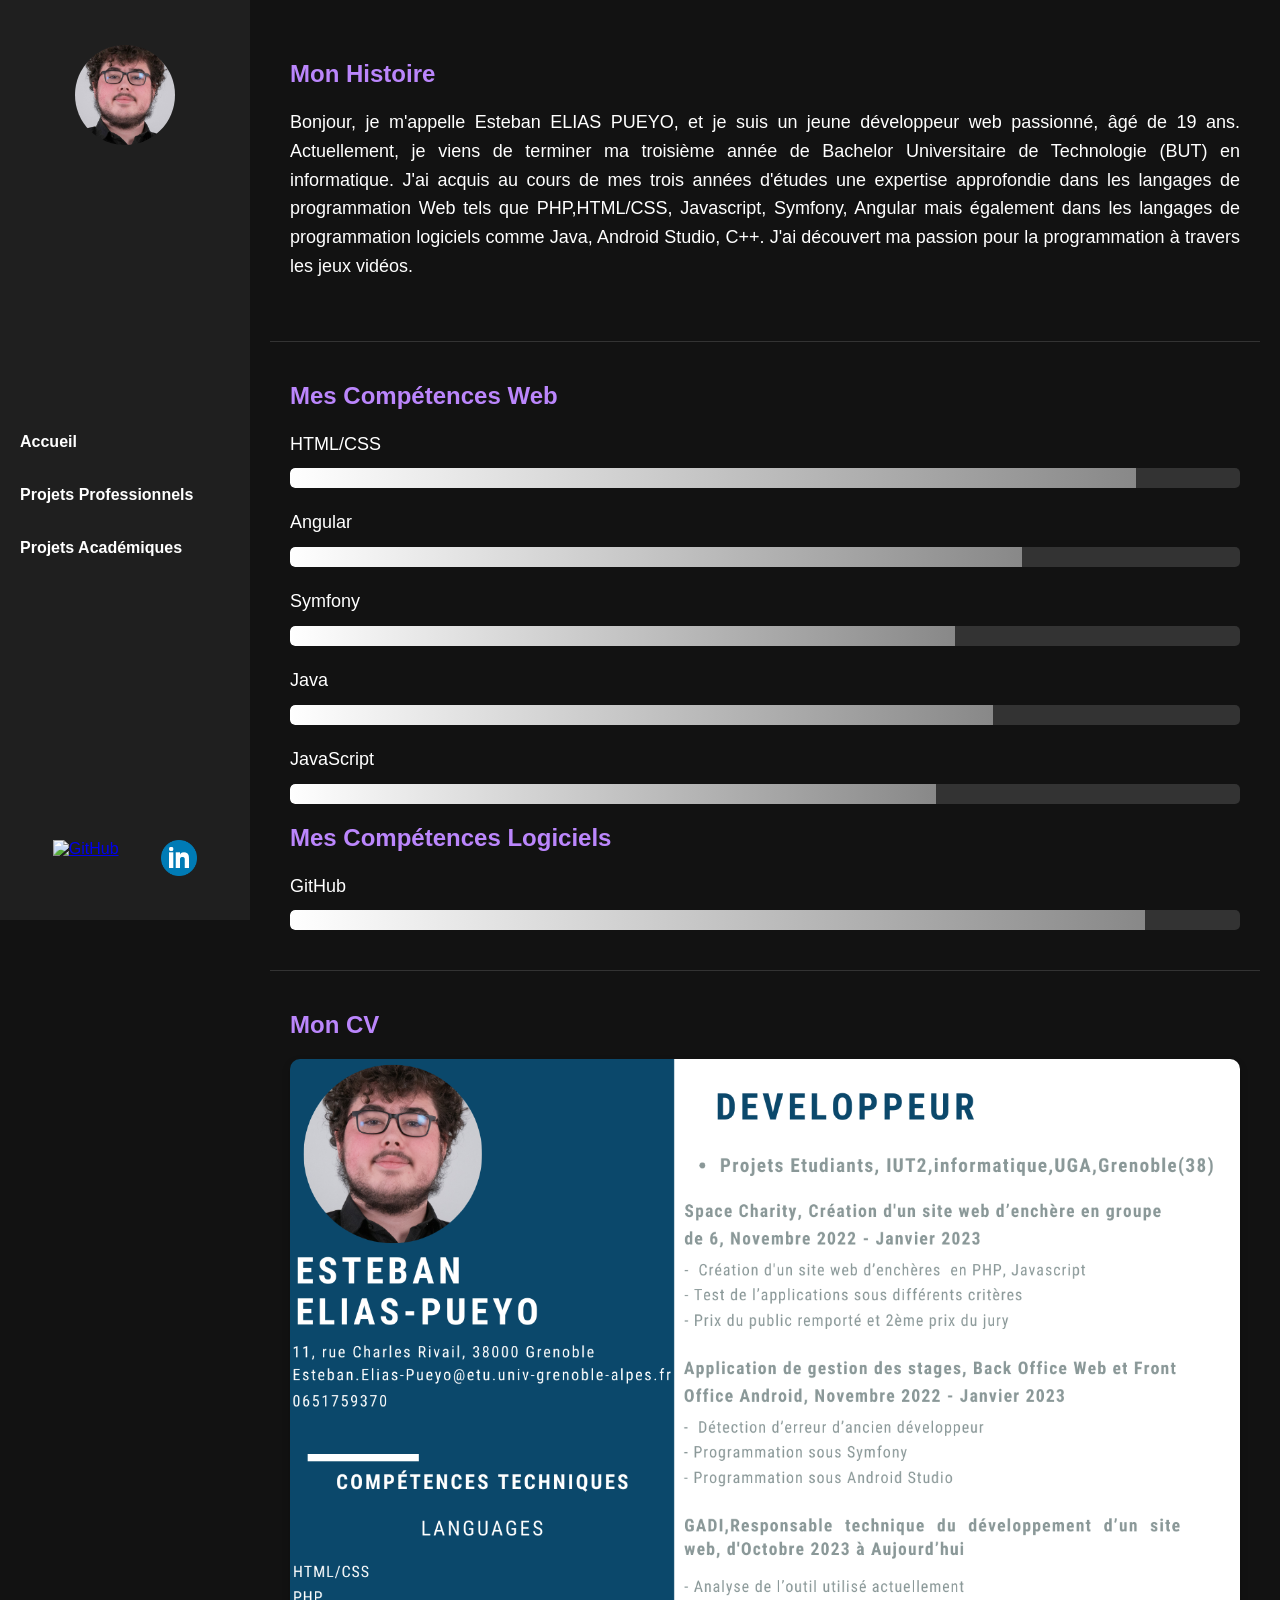
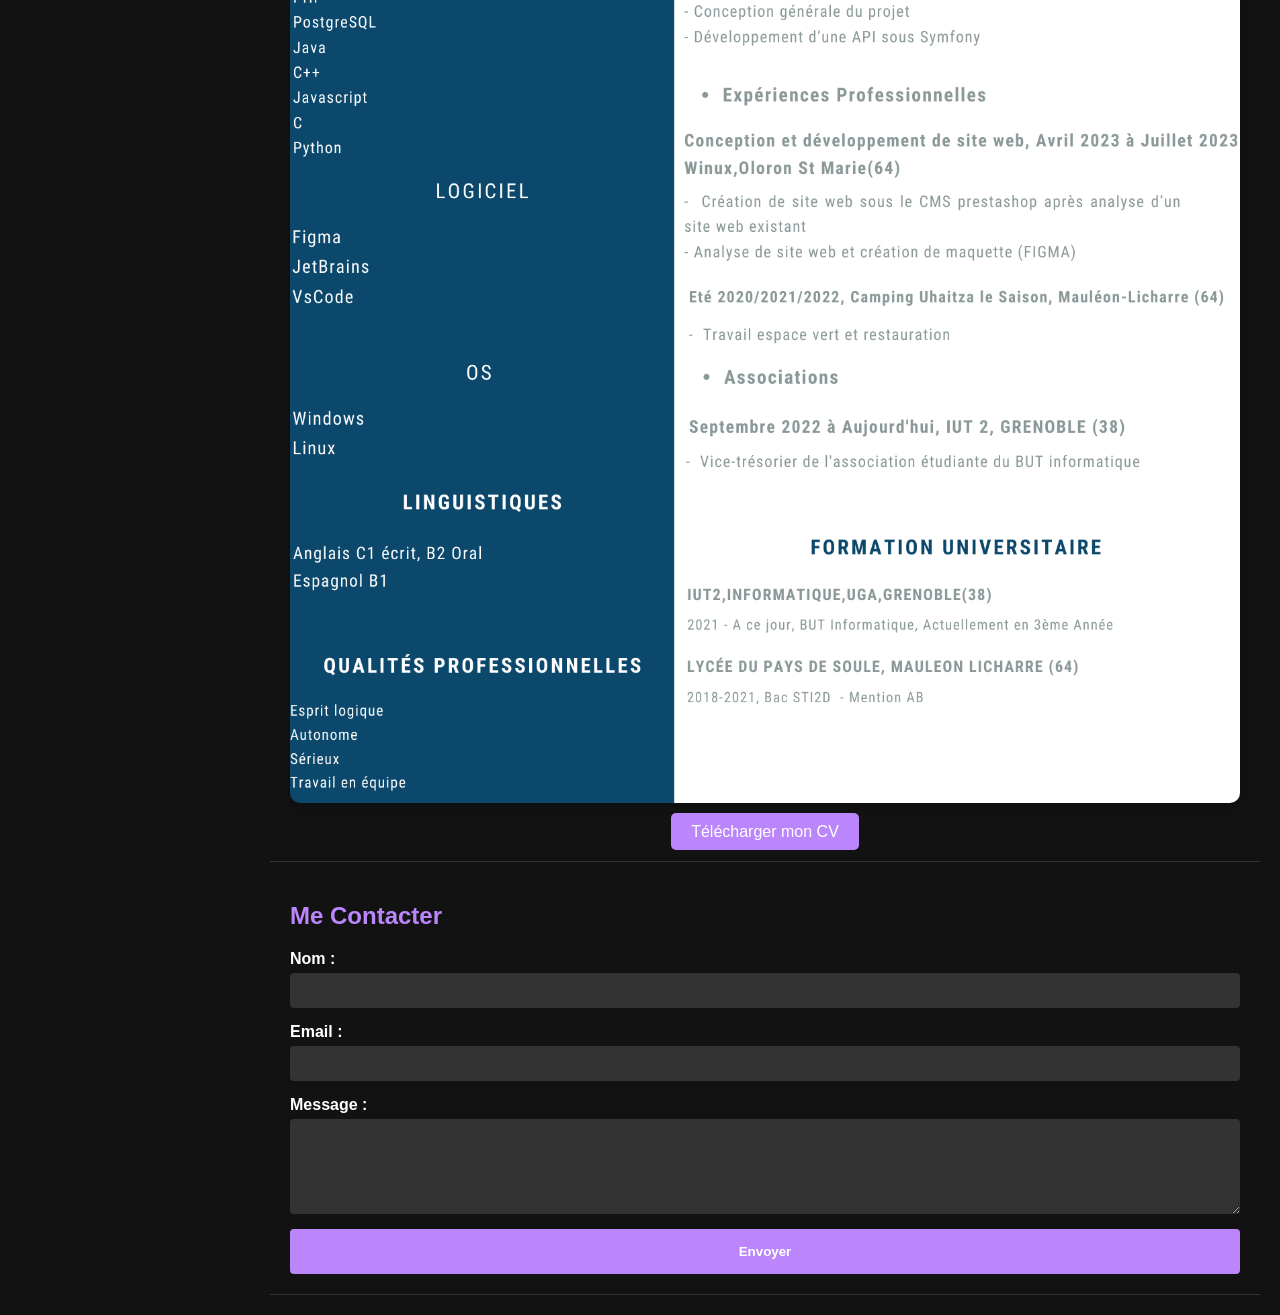
==== index.html @ c3c2047a "ajouts CV" ====
<!DOCTYPE html>
<html lang="fr">
<head>
    <meta charset="UTF-8">
    <meta name="viewport" content="width=device-width, initial-scale=1.0">
    <title>Portfolio - Accueil</title>
    <link rel="stylesheet" href="styles.css">
    <link rel="icon" type="image/jpeg" href="images/Favicon.png">
</head>
<body>
<div class="container">
    <nav class="sidebar">
        <div class="logo">
            <img src="images/Portrait_Esteban.jpg" alt="Logo">
        </div>

        <ul>
            <li><a href="index.html">Accueil</a></li>
            <li><a href="projets-professionnels.html">Projets Professionnels</a></li>
            <li><a href="projets-academiques.html">Projets Académiques</a></li>
        </ul>
        <div class="social-icons">
            <a href="https://github.com/eliaspue"><img src="images/github-icon.png" alt="GitHub"></a>
            <a href="https://www.linkedin.com/in/esteban-elias-3ab57a316/"><img src="images/linkedin-icon.webp" alt="LinkedIn"></a>
        </div>
    </nav>
    <main>
        <section id="about">
            <h1>Mon Histoire</h1>
            <p>Bonjour, je m'appelle Esteban ELIAS PUEYO, et je suis un jeune développeur web passionné, âgé de 19 ans.
                Actuellement, je viens de terminer ma troisième année de Bachelor Universitaire de Technologie (BUT) en informatique.
                J'ai acquis au cours de mes trois années d'études une expertise approfondie dans les langages de programmation Web tels que PHP,HTML/CSS, Javascript, Symfony, Angular mais également dans les langages de programmation logiciels comme Java, Android Studio, C++.
                J'ai découvert ma passion pour la programmation à travers les jeux vidéos.
            </p>
        </section>
        <section id="skills">
            <h1>Mes Compétences Web</h1>
            <div class="skill">
                <p>HTML/CSS</p>
                <div class="skill-bar">
                    <div class="skill-level" style="width: 89%;"></div>
                </div>
            </div>
            <div class="skill">
                <p>Angular</p>
                <div class="skill-bar">
                    <div class="skill-level" style="width: 77%;"></div>
                </div>
            </div>
            <div class="skill">
                <p>Symfony</p>
                <div class="skill-bar">
                    <div class="skill-level" style="width: 70%;"></div>
                </div>
            </div>
            <div class="skill">
                <p>Java</p>
                <div class="skill-bar">
                    <div class="skill-level" style="width: 74%;"></div>
                </div>
            </div>
            <div class="skill">
                <p>JavaScript</p>
                <div class="skill-bar">
                    <div class="skill-level" style="width: 68%;"></div>
                </div>
            </div>

            <h1>Mes Compétences Logiciels</h1>
            <div class="skill">
                <p>GitHub</p>
                <div class="skill-bar">
                    <div class="skill-level" style="width: 90%;"></div>
                </div>
            </div>

        </section>
        <section id="cv">
            <h1>Mon CV</h1>
            <div class="CV">
                <img src="images/ESTEBAN_ELIAS_PUEYO_CV.png" alt="CV" class="cv-image">
            </div>
            <div class="download-cv">
                <a href="cv/ESTEBAN_ELIAS_PUEYO_CV.pdf" download="ESTEBAN_ELIAS_PUEYO_CV.pdf">Télécharger mon CV</a>
            </div>
        </section>
        <section id="contact">
            <h1>Me Contacter</h1>
            <form id="contact-form">
                <div class="form-group">
                    <label for="name">Nom :</label>
                    <input type="text" id="name" name="name" required>
                </div>
                <div class="form-group">
                    <label for="email">Email :</label>
                    <input type="email" id="email" name="email" required>
                </div>
                <div class="form-group">
                    <label for="message">Message :</label>
                    <textarea id="message" name="message" rows="5" required></textarea>
                </div>
                <button type="submit">Envoyer</button>
            </form>
        </section>
    </main>
</div>
<script src="scripts.js"></script>
</body>
</html>
---- styles.css ----
body {
    margin: 0;
    font-family: Arial, sans-serif;
    background-color: #121212;
    color: #FFFFFF;
    display: flex;
}

.container {
    display: flex;
    width: 100%;
}

.sidebar {
    width: 250px;
    background-color: #1F1F1F;
    padding-top: 20px;
    position: fixed;
    height: 100%;
    display: flex;
    flex-direction: column;
    justify-content: space-between;
}

.sidebar .logo {
    display: flex;
    justify-content: center;
    align-items: center;
    height: 150px;
}

.sidebar .logo img {
    width: 100px;
    height: 100px;
    border-radius: 50%;
    object-fit: cover;
}

.sidebar ul {
    list-style: none;
    padding: 0;
}

.sidebar ul li {
    margin: 15px 0;
}

.sidebar ul li a {
    color: #FFFFFF;
    text-decoration: none;
    font-weight: bold;
    display: block;
    padding: 10px 20px;
    transition: background-color 0.3s;
}

.sidebar ul li a:hover {
    background-color: #333333;
}

.sidebar .social-icons {
    display: flex;
    justify-content: space-evenly;
    padding: 20px;
}

.sidebar .social-icons a {
    margin: 0 10px 20px;
}

.sidebar .social-icons img {
    width: 36px;
    height: 36px;
}

main {
    margin-left: 250px;
    padding: 20px;
    flex-grow: 1;
}

section {
    padding: 20px;
    border-bottom: 1px solid #333;
}

h1 {
    color: #BB86FC;
    margin-bottom: 20px;
}

p {
    font-size: 18px;
    line-height: 1.6;
}

/* Styles des cartes */
.card-container {
    display: flex;
    flex-wrap: wrap;
    gap: 20px;
}

.card {
    background-color: transparent;
    width: calc(80% - 10px); /* Largeur calculée pour chaque carte */
    perspective: 6000px;
    height: 30vh; /* Limite la hauteur des cartes à 30% de la hauteur de la fenêtre */
    margin-bottom: 30%; /* Espacement en bas de chaque carte */
}

.card-inner {
    position: relative;
    width: 100%;
    padding-top: 60%;
    transform-style: preserve-3d;
    transition: transform 0.8s;

}

.card:hover .card-inner,
.card-inner.flipped {
    transform: rotateY(180deg);
}

.card-front,
.card-back {
    position: absolute;
    top: 0;
    left: 0;
    right: 0;
    bottom: 0;
    backface-visibility: hidden;
    border-radius: 8px;
    box-shadow: 0 4px 8px rgba(0, 0, 0, 0.2);
}

.card-front {
    background-color: #1F1F1F;
    display: flex;
    justify-content: center;
    align-items: center;
}

.card-front img {
    width: 100%;
    height: 90%;
    object-fit: cover;
    border-radius: 8px;
}

.card-back {
    background-color: #1F1F1F;
    color: #FFFFFF;
    transform: rotateY(180deg);
    padding: 20px;
    box-sizing: border-box;
}

.card-back h2 {
    margin-top: 0;
    color: #BB86FC;
}

.card-back p {
    font-size: 16px;
    line-height: 1.4;
}


/* Formulaire de contact */
form {
    display: flex;
    flex-direction: column;
    gap: 15px;
}

.form-group {
    display: flex;
    flex-direction: column;
}

.form-group label {
    margin-bottom: 5px;
    font-weight: bold;
}

.form-group input,
.form-group textarea {
    padding: 10px;
    border: none;
    border-radius: 4px;
    background-color: #333333;
    color: #FFFFFF;
}

button[type="submit"] {
    padding: 15px;
    background-color: #BB86FC;
    border: none;
    border-radius: 4px;
    font-weight: bold;
    color: #FFFFFF;
    cursor: pointer;
    transition: background-color 0.3s;
}

button[type="submit"]:hover {
    background-color: #9B6FCB;
}

/* Styles pour la section "about" */
#about h1 {
    color: #BB86FC;
    margin-bottom: 20px;
}

#about p {
    font-size: 18px;
    line-height: 1.6;
    text-align: justify;
    margin-bottom: 40px;
}

/* Styles pour la section "skills" */
#skills h1 {
    color: #BB86FC;
    margin-bottom: 20px;
}

.skill {
    margin-bottom: 20px;
}

.skill p {
    margin: 0 0 10px 0;
    font-size: 18px;
    color: #FFFFFF;
}

.skill-bar {
    background-color: #333333;
    border-radius: 5px;
    overflow: hidden;
}

.skill-level {
    background: linear-gradient(to right, #FFFFFF, #888888);
    height: 20px;
    border-radius: 5px 0 0 5px;
    width: 0;
    animation: loadSkill 2s forwards;
}

/* Animation pour les barres de compétence */
@keyframes loadSkill {
    from {
        width: 0;
    }
    to {
        width: var(--skill-width);
    }
}

/* Styles pour la section CV */
#cv h1 {
    color: #BB86FC;
    margin-bottom: 20px;
}

.CV {
    display: flex;
    justify-content: center;
    align-items: center;
    margin-bottom: 20px;
}

.cv-image {
    border-radius: 10px; /* Arrondir les bords de l'image */
    max-width: 100%; /* Assure que l'image ne dépasse pas la largeur de son conteneur */
    height: auto;
    box-shadow: 0 4px 8px rgba(0, 0, 0, 0.2); /* Ajouter une ombre pour un effet 3D */
}

.download-cv {
    text-align: center;
    margin-top: 20px;
}

.download-cv a {
    background-color: #BB86FC;
    color: #FFFFFF;
    padding: 10px 20px;
    text-decoration: none;
    border-radius: 5px;
    transition: background-color 0.3s ease;
}

.download-cv a:hover {
    background-color: #9A67EA;
}
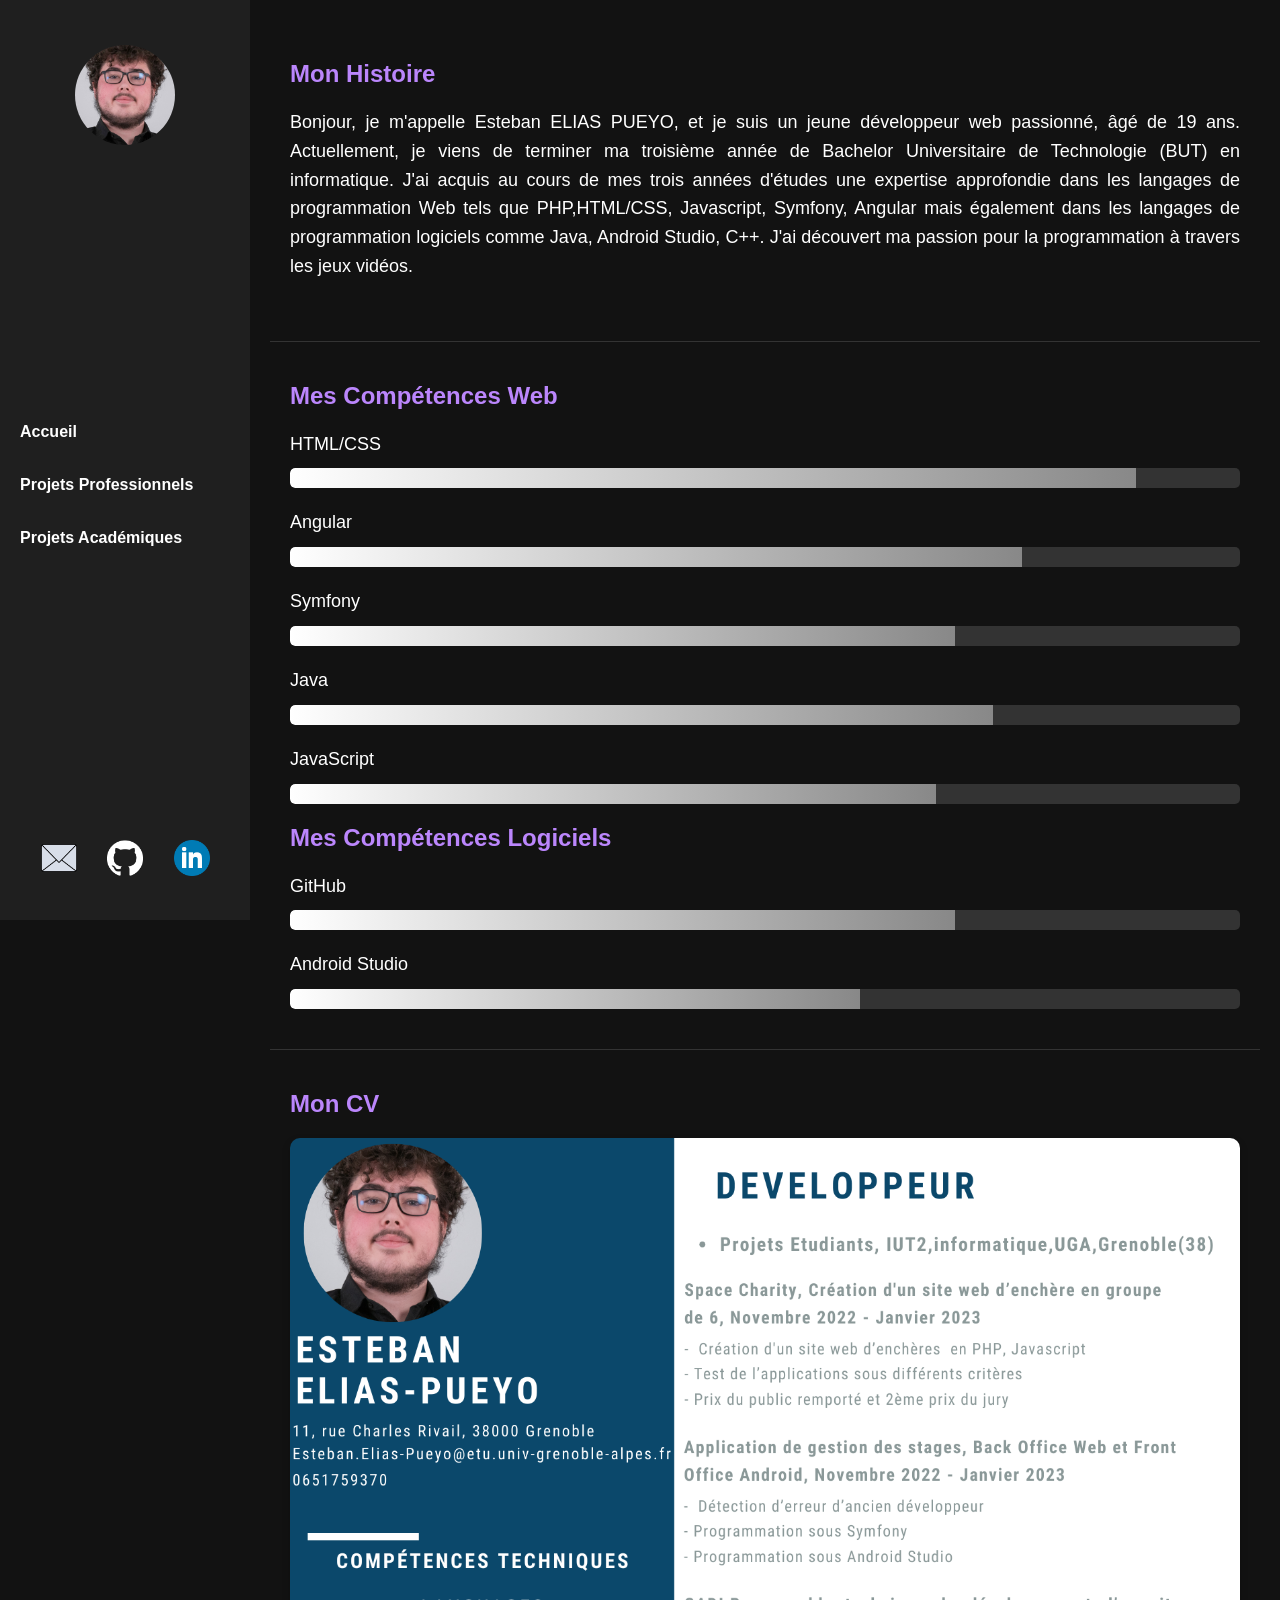
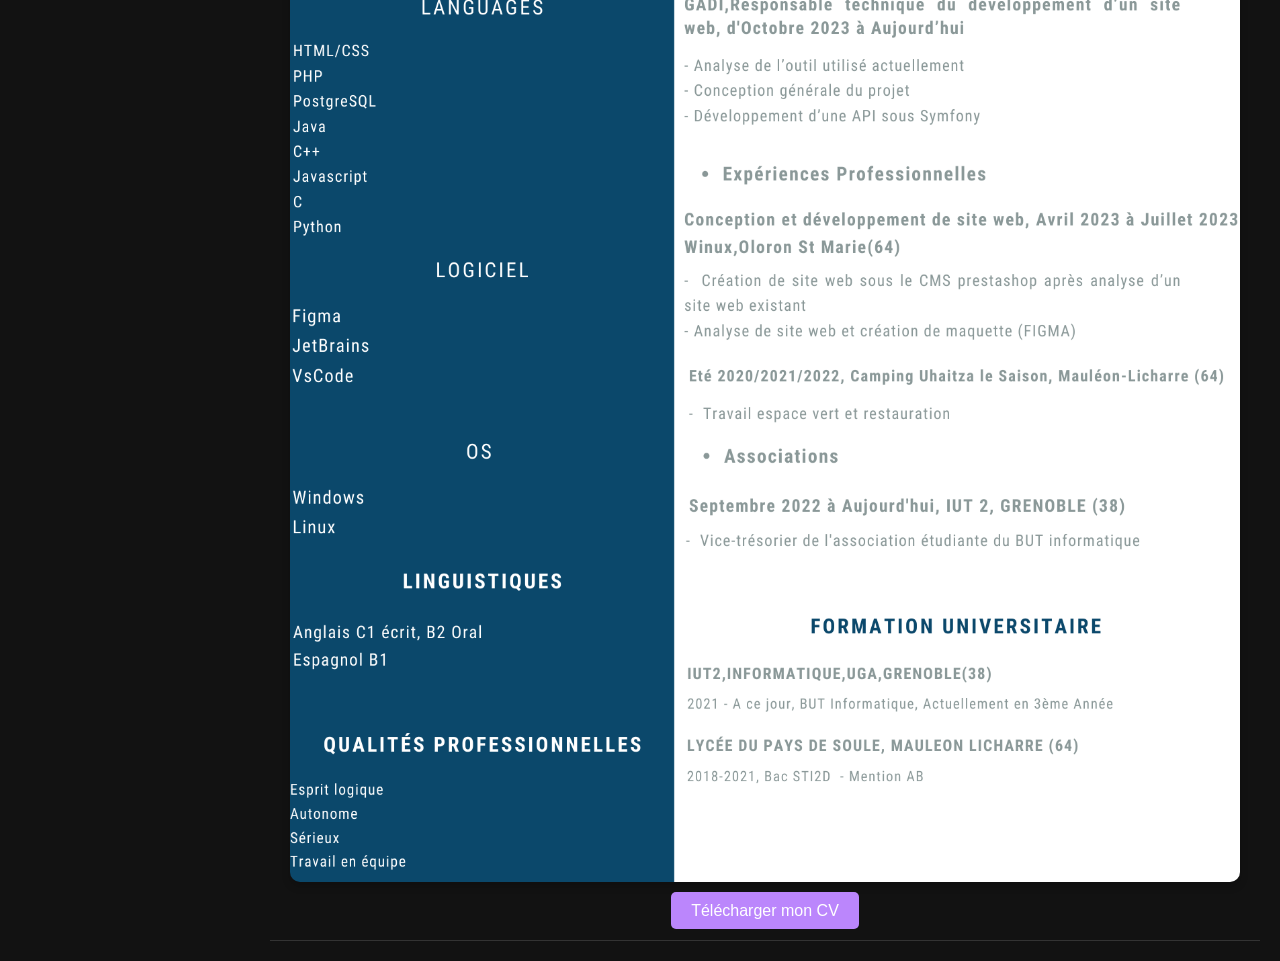
==== commit be68a224: "ajouts CV" ====
--- a/index.html
+++ b/index.html
@@ -20,6 +20,7 @@
             <li><a href="projets-academiques.html">Projets Académiques</a></li>
         </ul>
         <div class="social-icons">
+            <a href="mailto:esteban.elias.2811@gmail.com"><img src="images/mail.png" alt="Mail"></a>
             <a href="https://github.com/eliaspue"><img src="images/github-icon.png" alt="GitHub"></a>
             <a href="https://www.linkedin.com/in/esteban-elias-3ab57a316/"><img src="images/linkedin-icon.webp" alt="LinkedIn"></a>
         </div>
@@ -70,9 +71,16 @@
             <div class="skill">
                 <p>GitHub</p>
                 <div class="skill-bar">
-                    <div class="skill-level" style="width: 90%;"></div>
+                    <div class="skill-level" style="width: 70%;"></div>
                 </div>
             </div>
+            <div class="skill">
+                <p>Android Studio</p>
+                <div class="skill-bar">
+                    <div class="skill-level" style="width: 60%;"></div>
+                </div>
+            </div>
+
 
         </section>
         <section id="cv">
@@ -84,24 +92,6 @@
                 <a href="cv/ESTEBAN_ELIAS_PUEYO_CV.pdf" download="ESTEBAN_ELIAS_PUEYO_CV.pdf">Télécharger mon CV</a>
             </div>
         </section>
-        <section id="contact">
-            <h1>Me Contacter</h1>
-            <form id="contact-form">
-                <div class="form-group">
-                    <label for="name">Nom :</label>
-                    <input type="text" id="name" name="name" required>
-                </div>
-                <div class="form-group">
-                    <label for="email">Email :</label>
-                    <input type="email" id="email" name="email" required>
-                </div>
-                <div class="form-group">
-                    <label for="message">Message :</label>
-                    <textarea id="message" name="message" rows="5" required></textarea>
-                </div>
-                <button type="submit">Envoyer</button>
-            </form>
-        </section>
     </main>
 </div>
 <script src="scripts.js"></script>
--- a/styles.css
+++ b/styles.css
@@ -167,48 +167,6 @@
     line-height: 1.4;
 }
 
-
-/* Formulaire de contact */
-form {
-    display: flex;
-    flex-direction: column;
-    gap: 15px;
-}
-
-.form-group {
-    display: flex;
-    flex-direction: column;
-}
-
-.form-group label {
-    margin-bottom: 5px;
-    font-weight: bold;
-}
-
-.form-group input,
-.form-group textarea {
-    padding: 10px;
-    border: none;
-    border-radius: 4px;
-    background-color: #333333;
-    color: #FFFFFF;
-}
-
-button[type="submit"] {
-    padding: 15px;
-    background-color: #BB86FC;
-    border: none;
-    border-radius: 4px;
-    font-weight: bold;
-    color: #FFFFFF;
-    cursor: pointer;
-    transition: background-color 0.3s;
-}
-
-button[type="submit"]:hover {
-    background-color: #9B6FCB;
-}
-
 /* Styles pour la section "about" */
 #about h1 {
     color: #BB86FC;
@@ -299,3 +257,22 @@
 .download-cv a:hover {
     background-color: #9A67EA;
 }
+
+.social-icons {
+    display: flex;
+    justify-content: center;
+    margin-top: 20px;
+}
+
+.social-icons a {
+    margin: 0 10px;
+    transition: transform 0.3s ease;
+}
+
+.social-icons a:hover {
+    transform: scale(1.2);
+}
+
+#LinkSC {
+    color: #FFFFFF;
+}
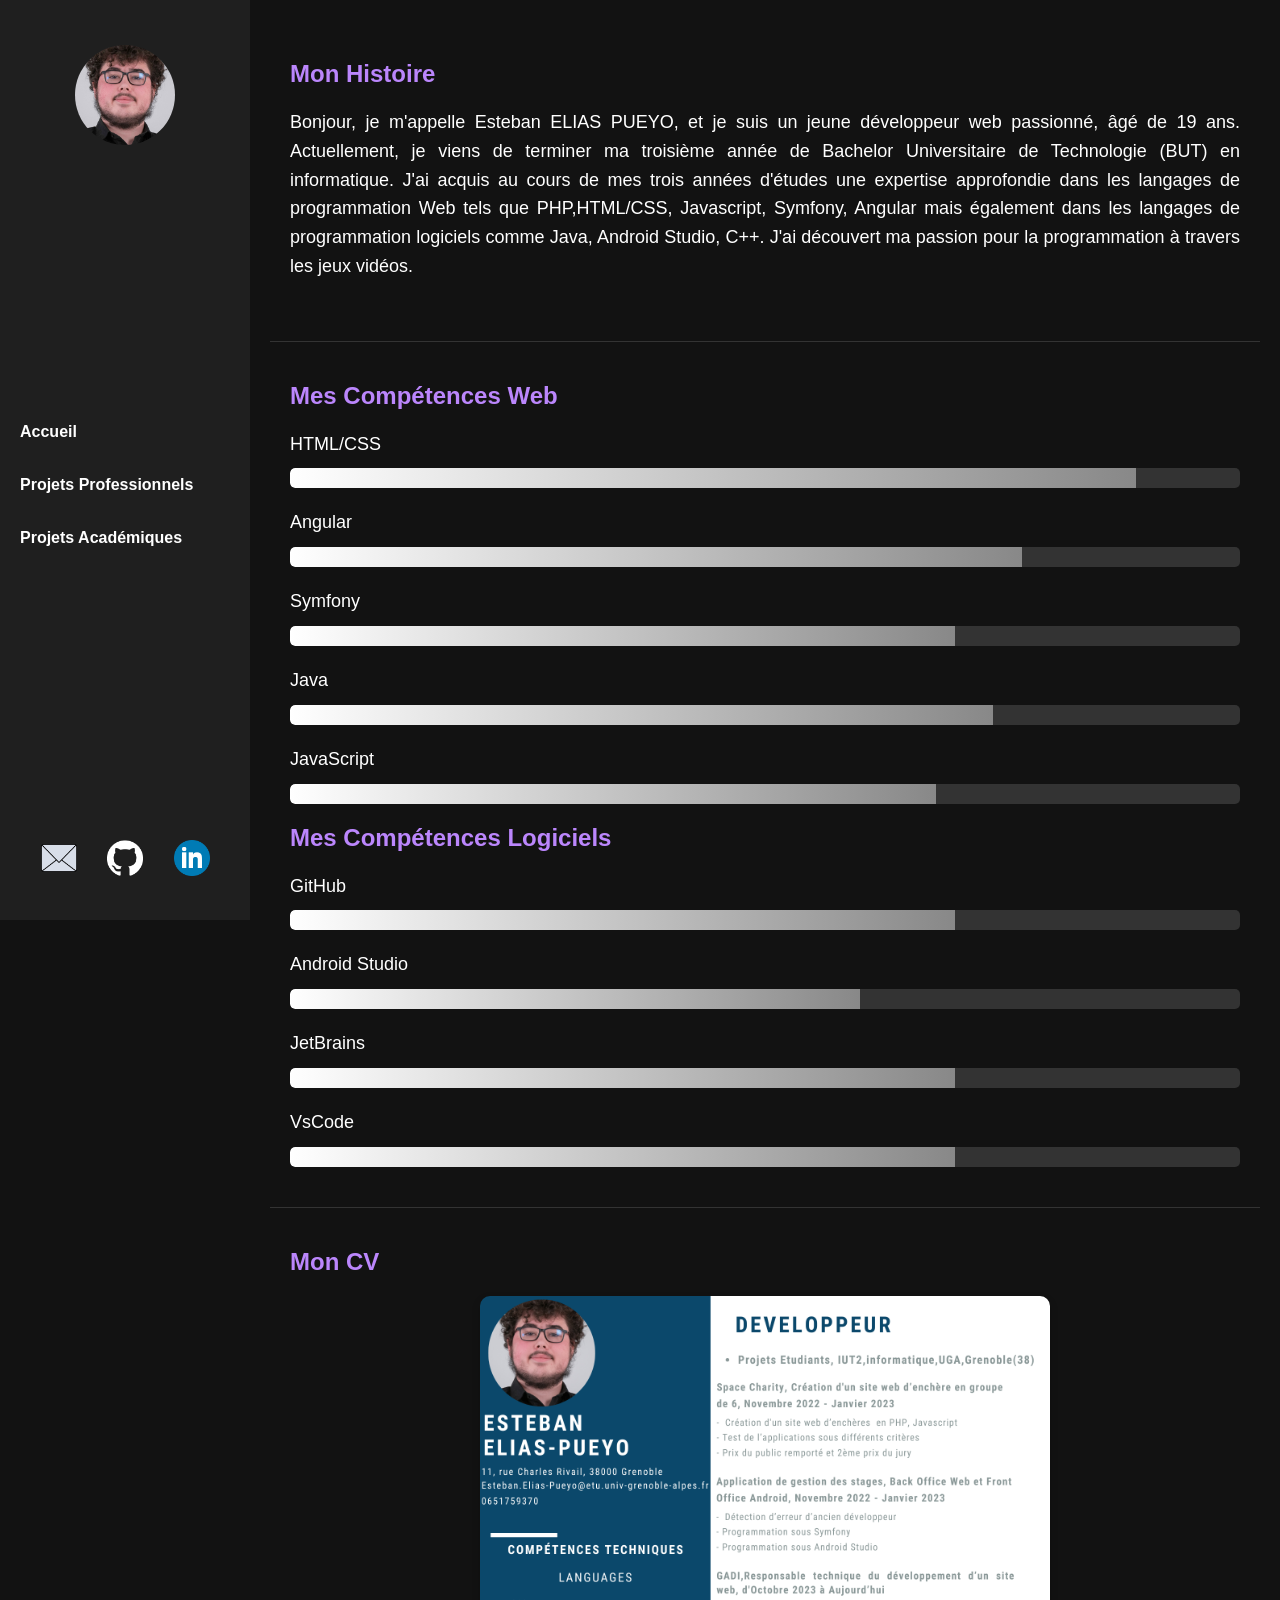
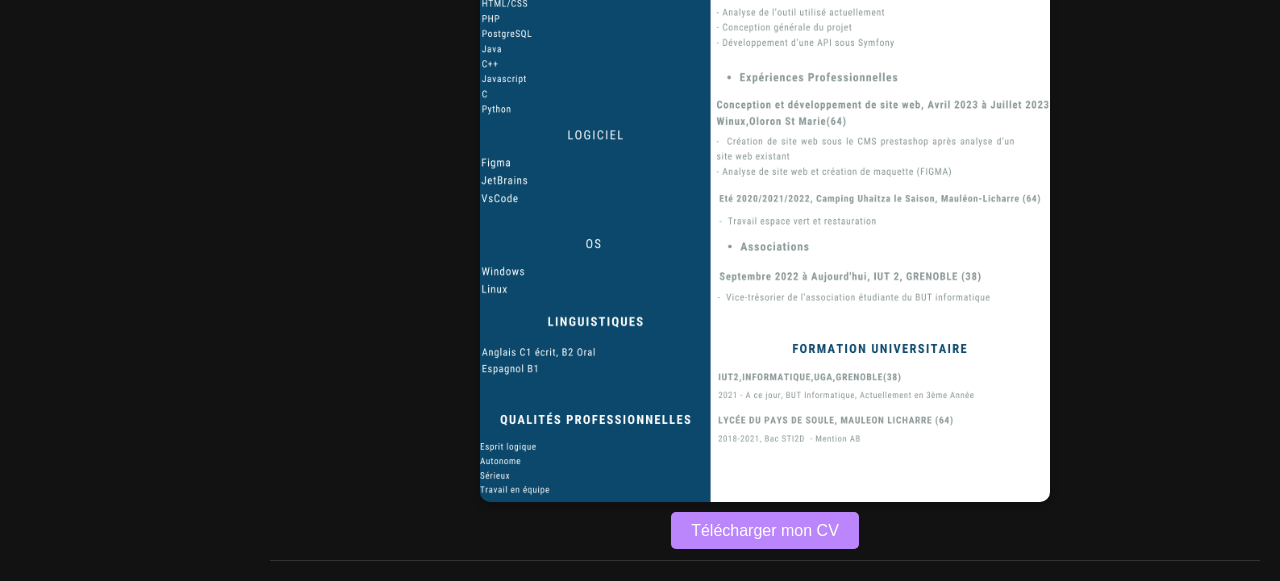
==== commit 42adc56e: "Small changes" ====
--- a/index.html
+++ b/index.html
@@ -80,6 +80,18 @@
                     <div class="skill-level" style="width: 60%;"></div>
                 </div>
             </div>
+            <div class="skill">
+                <p>JetBrains</p>
+                <div class="skill-bar">
+                    <div class="skill-level" style="width: 70%;"></div>
+                </div>
+            </div>
+            <div class="skill">
+                <p>VsCode</p>
+                <div class="skill-bar">
+                    <div class="skill-level" style="width: 70%;"></div>
+                </div>
+            </div>
 
 
         </section>
--- a/styles.css
+++ b/styles.css
@@ -105,17 +105,17 @@
     background-color: transparent;
     width: calc(80% - 10px); /* Largeur calculée pour chaque carte */
     perspective: 6000px;
-    height: 30vh; /* Limite la hauteur des cartes à 30% de la hauteur de la fenêtre */
-    margin-bottom: 30%; /* Espacement en bas de chaque carte */
+    height: 30vh;
+    margin-bottom: 35%;
 }
 
 .card-inner {
     position: relative;
     width: 100%;
     padding-top: 60%;
+
     transform-style: preserve-3d;
     transition: transform 0.8s;
-
 }
 
 .card:hover .card-inner,
@@ -144,8 +144,8 @@
 
 .card-front img {
     width: 100%;
-    height: 90%;
-    object-fit: cover;
+    height: 100%;
+    object-fit: contain;
     border-radius: 8px;
 }
 
@@ -236,7 +236,8 @@
 .cv-image {
     border-radius: 10px; /* Arrondir les bords de l'image */
     max-width: 100%; /* Assure que l'image ne dépasse pas la largeur de son conteneur */
-    height: auto;
+    height: 50%;
+    width: 60%;
     box-shadow: 0 4px 8px rgba(0, 0, 0, 0.2); /* Ajouter une ombre pour un effet 3D */
 }
 
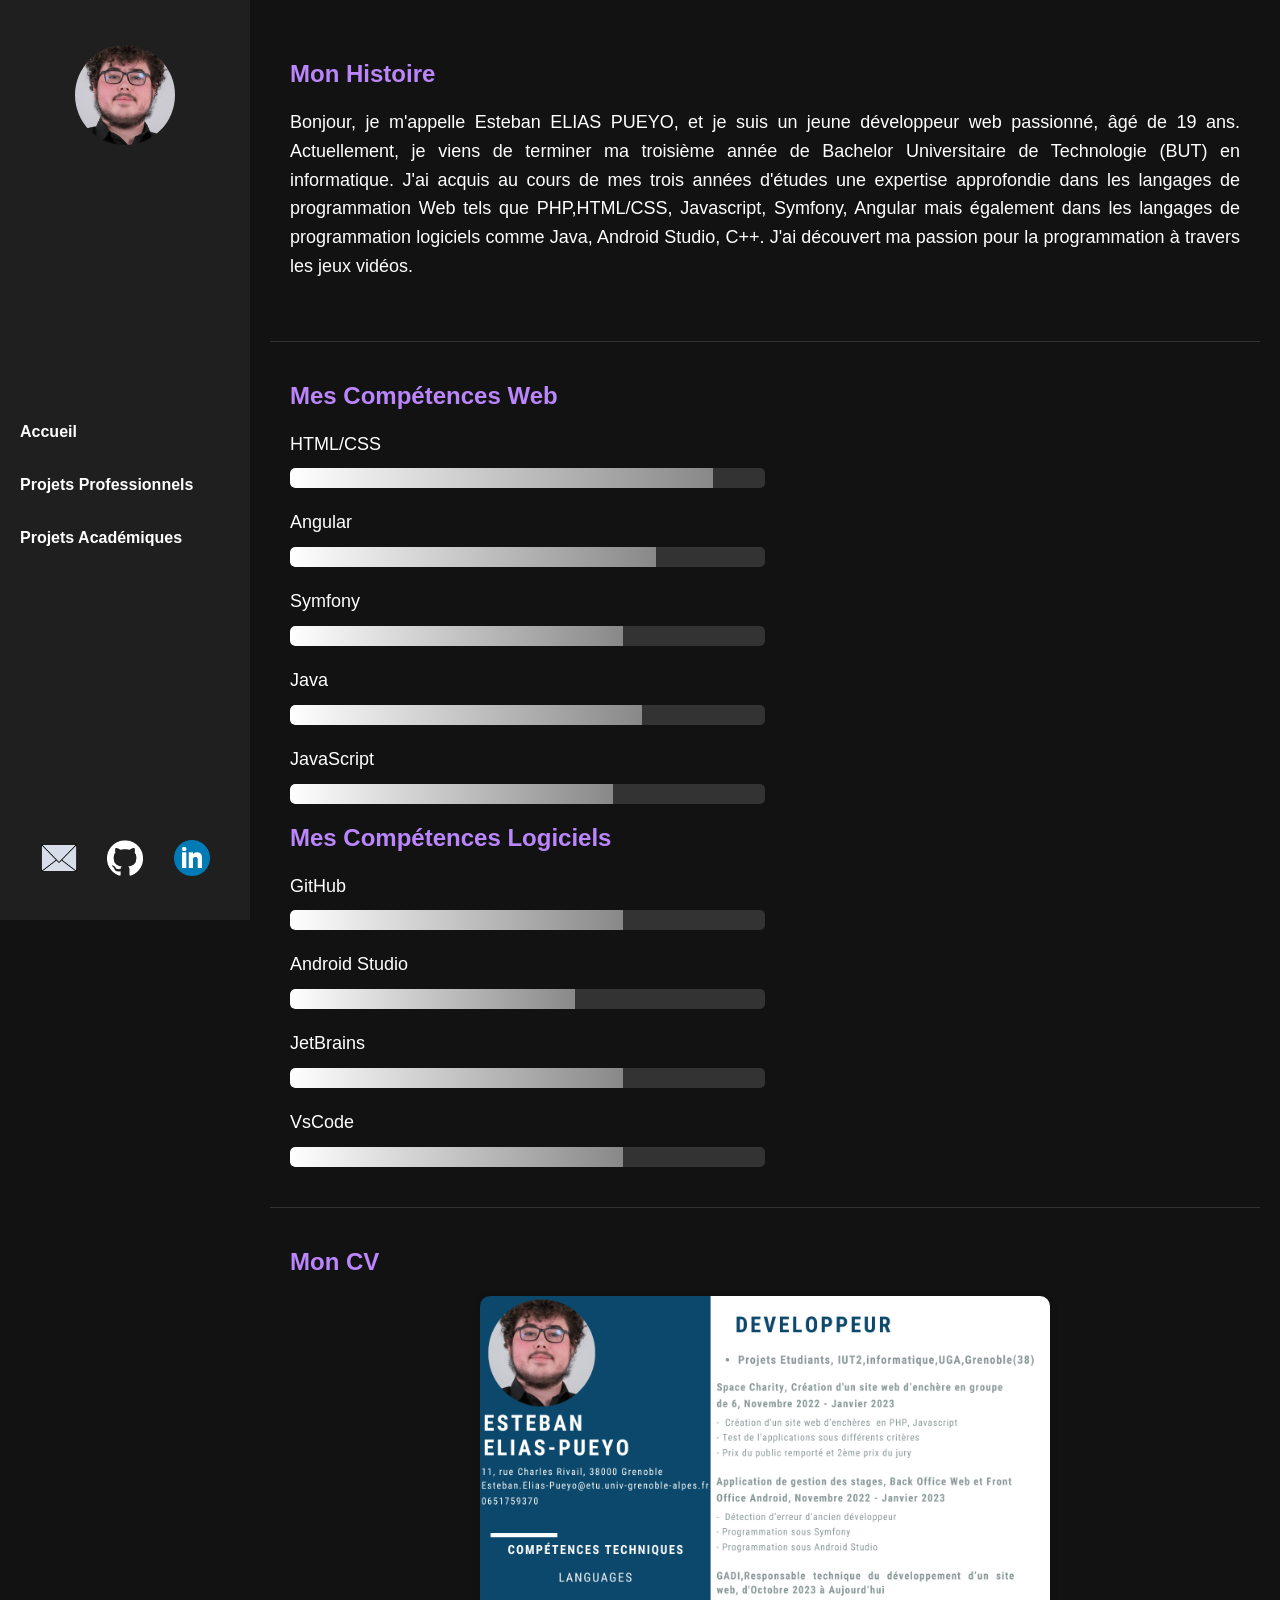
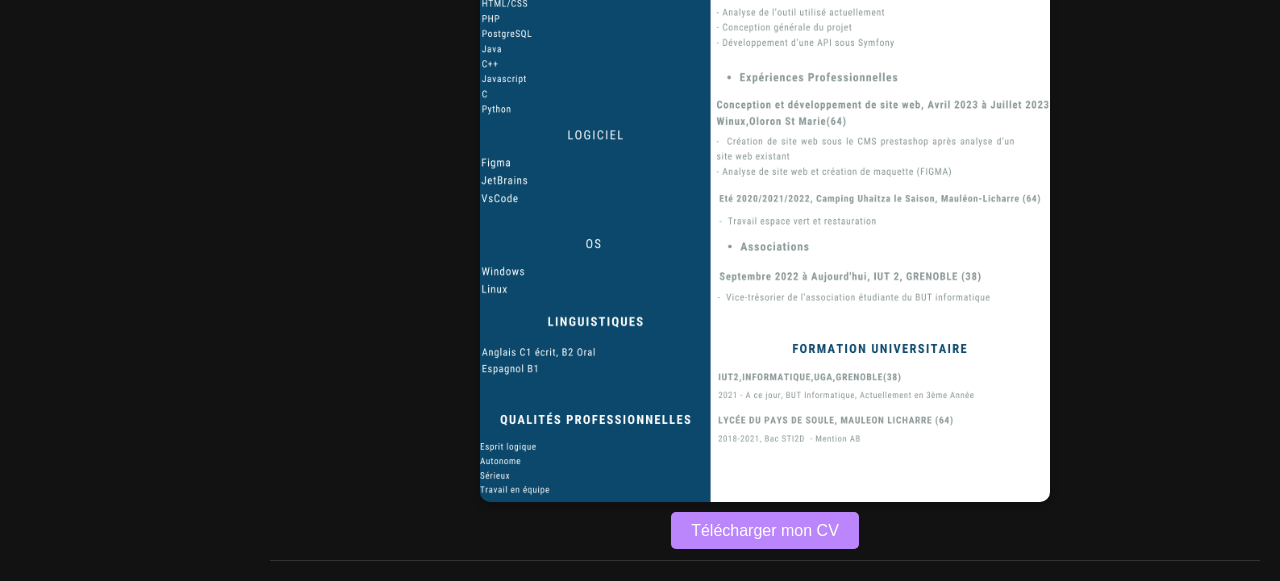
==== commit e1fd5b7a: "Small changes" ====
--- a/index.html
+++ b/index.html
@@ -22,7 +22,7 @@
         <div class="social-icons">
             <a href="mailto:esteban.elias.2811@gmail.com"><img src="images/mail.png" alt="Mail"></a>
             <a href="https://github.com/eliaspue"><img src="images/github-icon.png" alt="GitHub"></a>
-            <a href="https://www.linkedin.com/in/esteban-elias-3ab57a316/"><img src="images/linkedin-icon.webp" alt="LinkedIn"></a>
+            <a href="https://www.linkedin.com/in/esteban-elias-pueyo-3ab57a316/"><img src="images/linkedin-icon.webp" alt="LinkedIn"></a>
         </div>
     </nav>
     <main>
--- a/styles.css
+++ b/styles.css
@@ -200,6 +200,7 @@
     background-color: #333333;
     border-radius: 5px;
     overflow: hidden;
+    width: 50%;
 }
 
 .skill-level {
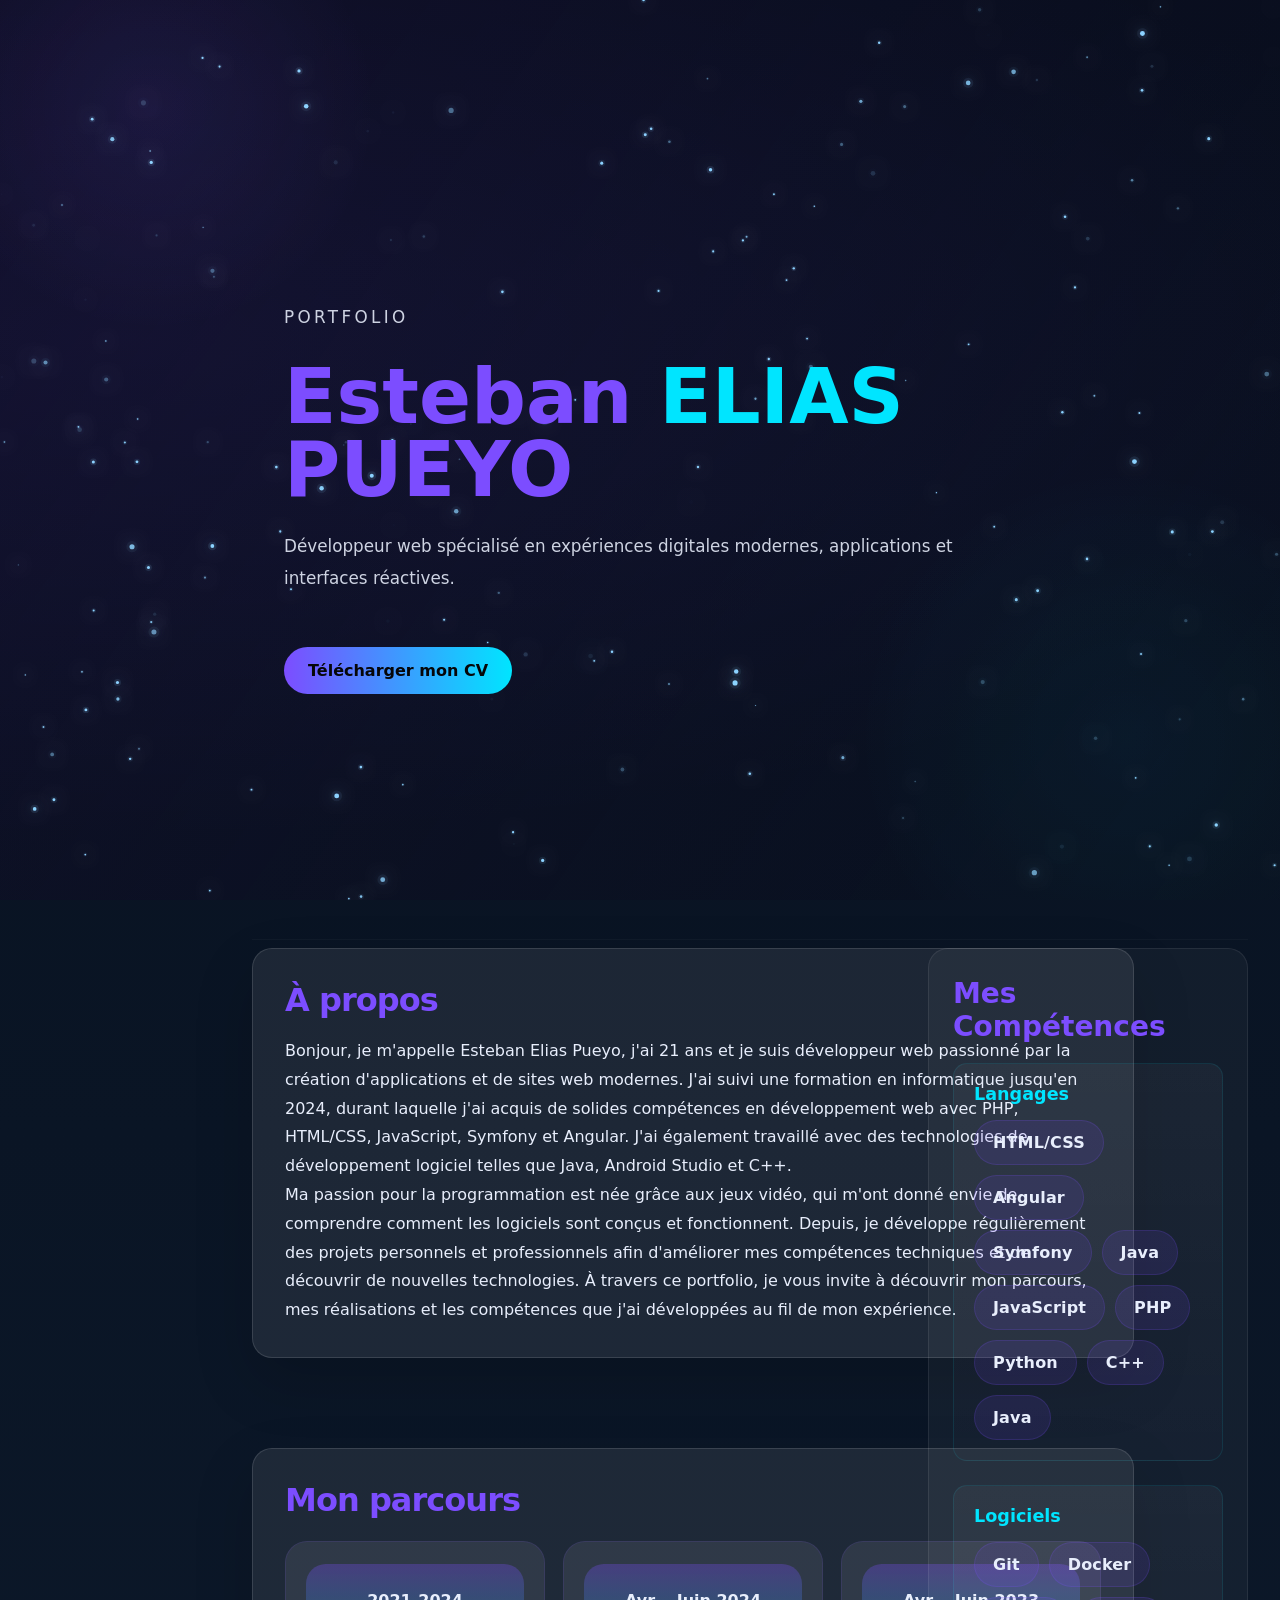
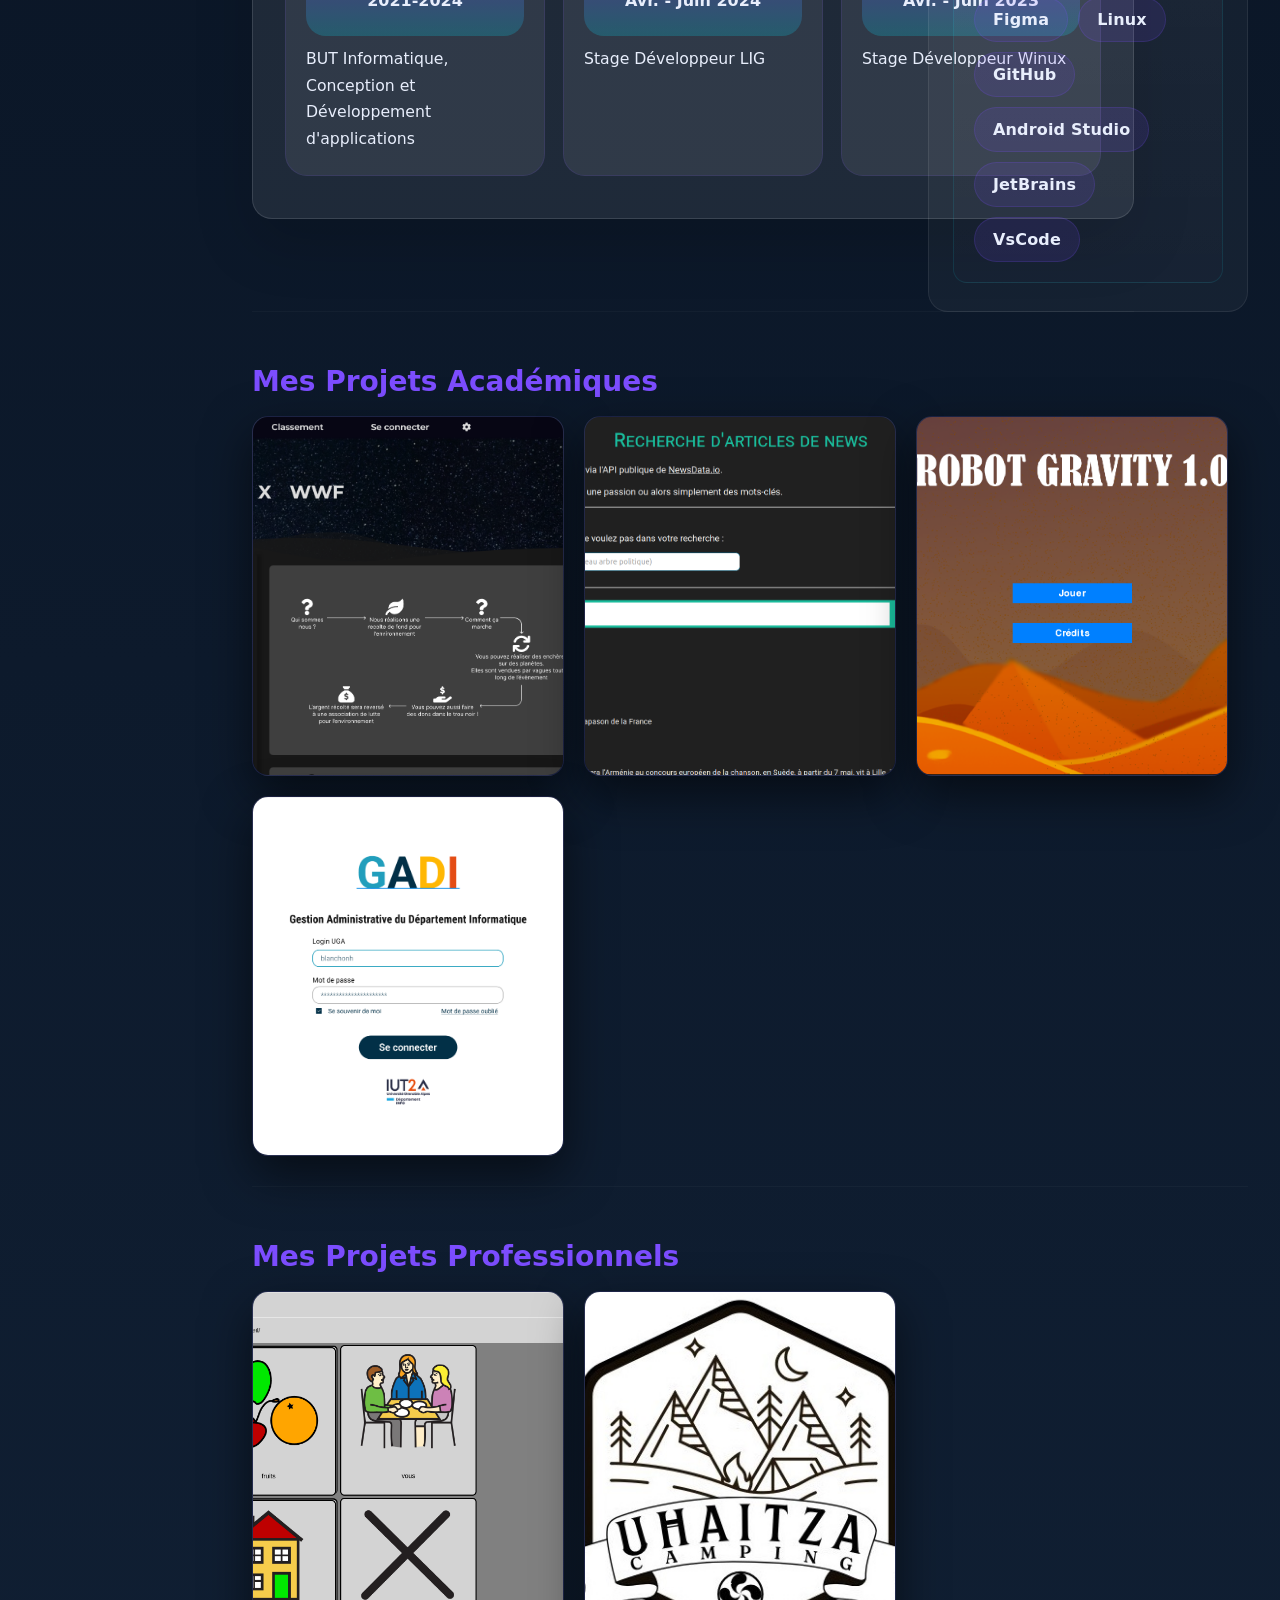
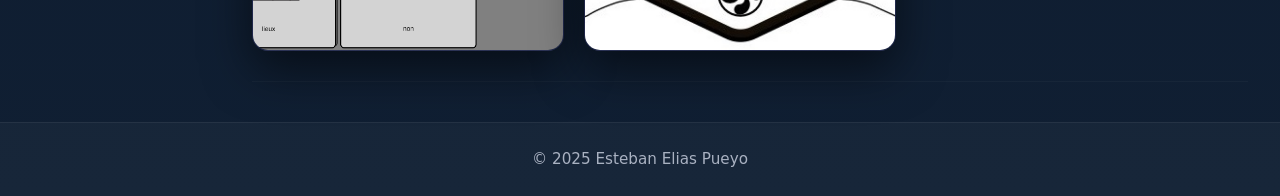
==== commit 3a992809: "Big Changes / Optimisations" ====
--- a/index.html
+++ b/index.html
@@ -3,11 +3,12 @@
 <head>
     <meta charset="UTF-8">
     <meta name="viewport" content="width=device-width, initial-scale=1.0">
-    <title>Portfolio - Accueil</title>
+    <title>Portfolio - Esteban Elias Pueyo</title>
     <link rel="stylesheet" href="styles.css">
     <link rel="icon" type="image/jpeg" href="images/Favicon.png">
 </head>
 <body>
+<canvas id="space-canvas" aria-hidden="true"></canvas>
 <div class="container">
     <nav class="sidebar">
         <div class="logo">
@@ -15,9 +16,10 @@
         </div>
 
         <ul>
-            <li><a href="index.html">Accueil</a></li>
-            <li><a href="projets-professionnels.html">Projets Professionnels</a></li>
-            <li><a href="projets-academiques.html">Projets Académiques</a></li>
+          <li><a href="#hero">Accueil</a></li>
+          <li><a href="#skills">Compétences</a></li>
+          <li><a href="#projets-academiques">Projets Académiques</a></li>
+          <li><a href="#projets-professionnels">Projets Professionnels</a></li>
         </ul>
         <div class="social-icons">
             <a href="mailto:esteban.elias.2811@gmail.com"><img src="images/mail.png" alt="Mail"></a>
@@ -26,85 +28,222 @@
         </div>
     </nav>
     <main>
-        <section id="about">
-            <h1>Mon Histoire</h1>
-            <p>Bonjour, je m'appelle Esteban ELIAS PUEYO, et je suis un jeune développeur web passionné, âgé de 19 ans.
-                Actuellement, je viens de terminer ma troisième année de Bachelor Universitaire de Technologie (BUT) en informatique.
-                J'ai acquis au cours de mes trois années d'études une expertise approfondie dans les langages de programmation Web tels que PHP,HTML/CSS, Javascript, Symfony, Angular mais également dans les langages de programmation logiciels comme Java, Android Studio, C++.
-                J'ai découvert ma passion pour la programmation à travers les jeux vidéos.
-            </p>
-        </section>
-        <section id="skills">
-            <h1>Mes Compétences Web</h1>
-            <div class="skill">
-                <p>HTML/CSS</p>
-                <div class="skill-bar">
-                    <div class="skill-level" style="width: 89%;"></div>
-                </div>
-            </div>
-            <div class="skill">
-                <p>Angular</p>
-                <div class="skill-bar">
-                    <div class="skill-level" style="width: 77%;"></div>
-                </div>
-            </div>
-            <div class="skill">
-                <p>Symfony</p>
-                <div class="skill-bar">
-                    <div class="skill-level" style="width: 70%;"></div>
-                </div>
-            </div>
-            <div class="skill">
-                <p>Java</p>
-                <div class="skill-bar">
-                    <div class="skill-level" style="width: 74%;"></div>
-                </div>
-            </div>
-            <div class="skill">
-                <p>JavaScript</p>
-                <div class="skill-bar">
-                    <div class="skill-level" style="width: 68%;"></div>
-                </div>
-            </div>
-
-            <h1>Mes Compétences Logiciels</h1>
-            <div class="skill">
-                <p>GitHub</p>
-                <div class="skill-bar">
-                    <div class="skill-level" style="width: 70%;"></div>
-                </div>
-            </div>
-            <div class="skill">
-                <p>Android Studio</p>
-                <div class="skill-bar">
-                    <div class="skill-level" style="width: 60%;"></div>
-                </div>
-            </div>
-            <div class="skill">
-                <p>JetBrains</p>
-                <div class="skill-bar">
-                    <div class="skill-level" style="width: 70%;"></div>
-                </div>
-            </div>
-            <div class="skill">
-                <p>VsCode</p>
-                <div class="skill-bar">
-                    <div class="skill-level" style="width: 70%;"></div>
-                </div>
-            </div>
+        <section id="hero" class="hero-section">
+            <div class="hero-copy">
+                <p class="hero-eyebrow">Portfolio</p>
+                <h1>Esteban <span>ELIAS</span> PUEYO</h1>
+                <p>Développeur web spécialisé en expériences digitales modernes, applications et interfaces réactives.</p>
+                <a class="hero-cta" href="cv/Esteban_Elias_Pueyo_CV.pdf" download>Télécharger mon CV</a>
+            </div>
+        </section>
+        <div class="about-row">
+            <div class="about-column">
+        <section id="about" class="about-section">
+            <div class="about-card">
+                <h2>À propos</h2>
+                <p>Bonjour, je m'appelle Esteban Elias Pueyo, j'ai 21 ans et je suis développeur web passionné par la création d'applications et de sites web modernes. J'ai suivi une formation en informatique jusqu'en 2024, durant laquelle j'ai acquis de solides compétences en développement web avec PHP, HTML/CSS, JavaScript, Symfony et Angular. J'ai également travaillé avec des technologies de développement logiciel telles que Java, Android Studio et C++.</p>
+                <p>Ma passion pour la programmation est née grâce aux jeux vidéo, qui m'ont donné envie de comprendre comment les logiciels sont conçus et fonctionnent. Depuis, je développe régulièrement des projets personnels et professionnels afin d'améliorer mes compétences techniques et de découvrir de nouvelles technologies. À travers ce portfolio, je vous invite à découvrir mon parcours, mes réalisations et les compétences que j'ai développées au fil de mon expérience.</p>
+            </div>
+        </section>
+        <section id="timeline" class="timeline-section">
+            <div class="timeline-card">
+                <h2>Mon parcours</h2>
+                <div class="timeline">
+                    <div class="timeline-item">
+                        <span class="timeline-year">2021-2024</span>
+                        <p>BUT Informatique, Conception et Développement d'applications</p>
+                    </div>
+                    <div class="timeline-item">
+                        <span class="timeline-year">Avr. - Juin 2024</span>
+                        <p>Stage Développeur LIG</p>
+                    </div>
+                    <div class="timeline-item">
+                        <span class="timeline-year">Avr. - Juin 2023</span>
+                        <p>Stage Développeur Winux</p>
+                    </div>
+                    
+                </div>
+            </div>
+        </section>
+            </div>
+        <section id="skills" class="skills-section">
+            <h1>Mes Compétences</h1>
+            <div class="skills-group">
+                <h2>Langages</h2>
+                <div class="badge-list">
+                    <span class="skill-badge">HTML/CSS</span>
+                    <span class="skill-badge">Angular</span>
+                    <span class="skill-badge">Symfony</span>
+                    <span class="skill-badge">Java</span>
+                    <span class="skill-badge">JavaScript</span>
+                    <span class="skill-badge">PHP</span>
+                    <span class="skill-badge">Python</span>
+                    <span class="skill-badge">C++</span>
+                    <span class="skill-badge">Java</span>
+                </div>
+            </div>
+            <div class="skills-group">
+                <h2>Logiciels</h2>
+                <div class="badge-list">
+                    <span class="skill-badge">Git</span>
+                    <span class="skill-badge">Docker</span>
+                    <span class="skill-badge">Figma</span>
+                    <span class="skill-badge">Linux</span>
+                    <span class="skill-badge">GitHub</span>
+                    <span class="skill-badge">Android Studio</span>
+                    <span class="skill-badge">JetBrains</span>
+                    <span class="skill-badge">VsCode</span>
+                </div>
+            </div>
+        </section>
+        </div>
+        <section id="projets-academiques">
+            <h1>Mes Projets Académiques</h1>
+            <div class="card-container">
+                <div class="card">
+                    <div class="card-inner">
+                        <div class="card-front">
+                            <img src="images/SpaceCharity.png" alt="Projet Académique 1">
+                        </div>
+                        <div class="card-back">
+                            <div class="card-back-content">
+                                <h2>Space Charity</h2>
+                                <ul>
+                                    <li>PHP</li>
+                                    <li>NodeJS</li>
+                                    <li>JavaScript</li>
+                                    <li>MySQL</li>
 
 
-        </section>
-        <section id="cv">
-            <h1>Mon CV</h1>
-            <div class="CV">
-                <img src="images/ESTEBAN_ELIAS_PUEYO_CV.png" alt="CV" class="cv-image">
-            </div>
-            <div class="download-cv">
-                <a href="cv/ESTEBAN_ELIAS_PUEYO_CV.pdf" download="ESTEBAN_ELIAS_PUEYO_CV.pdf">Télécharger mon CV</a>
+                                </ul>
+                                <p>Space Charity est un projet d'enchère de planètes (de manière virtuelle).</p>
+                                <p>Le but de ce projet était de faire un site web sous PHP tout en incluant des éléments de vente aux enchères en B To C uniquement.</p>
+                                <p>Notre concept est le suivant :</p>
+                                <p>Une vente aux enchères disponible plusieurs fois par an, le temps de quelques jours. </p>
+                                <p>Pendant l’évènement, les astres sont regroupés par lots, appelés vagues. Chaque vague à une durée déterminée, souvent de quelques heures, durant lesquelles les utilisateurs peuvent enchérir sur les différents astres.</p>
+                                <p>Entre deux évènements, le propriétaire d’une planète reste le même, et peut donner un surnom à sa planète.</p>
+                                <p>Les recettes des enchères seraient reversées à des associations comme WWF.</p>
+                            </div>
+                            <button class="expand-btn">Lire</button>
+                        </div>
+                    </div>
+                </div>
+                <div class="card">
+                    <div class="card-inner">
+                        <div class="card-front">
+                            <img src="images/APIWebsite.png" alt="Projet Académique 2">
+                        </div>
+                        <div class="card-back">
+                            <div class="card-back-content">
+                                <h2>Projet API de recherches d'articles de News</h2>
+                                <ul>
+                                    <li>HTML/CSS</li>
+                                    <li>JavaScript</li>
+                                    <li>API utilisée NewsData.io</li>
+                                </ul>
+                                <p>Le but de ce projet était de faire un mini site web utilisant une API parmi une sélection d'API disponibles sur divers thèmes comme les jeux ou la culture. Nous étions deux à travailler sur ce projet et nous avons décidé de le faire avec l'API NewsData.io.</p>
+                                <p>Sur ce site, il est possible de faire des recherches d'articles de nouvelles récentes ou non à partir de mots-clés. Il y a quelques fonctionnalités en plus, comme la possibilité de retirer des mots-clés de la recherche ou choisir la langue des articles. Il est également possible de mettre des recherches en favoris en gardant les filtres de cette recherche.</p>
+                                <p>Ce projet nous a permis de développer nos compétences en développement web, en intégration d'API et en travail d'équipe.</p>
+                            </div>
+                            <button class="expand-btn">Lire</button>
+                        </div>
+                    </div>
+                </div>
+                <div class="card">
+                    <div class="card-inner">
+                        <div class="card-front">
+                            <img src="images/GameJam1.png" alt="Projet Académique 3">
+                        </div>
+                        <div class="card-back">
+                            <div class="card-back-content">
+                                <h2>Robot Gravity</h2>
+                                <ul>
+                                    <li>Python</li>
+                                </ul>
+                                <p>La Game Jam est un évènement avec pour thème principal les jeux vidéos où les participants, groupés en équipes, doivent créer un jeu dans un temps très limité, généralement quelques jours. J'ai eu l'occasion de faire 4 jours de Game Jam avec 3 camarades sur les deux thèmes : Robot et Gravité.</p>
+                                <p>Nous devions donc faire un jeu en utilisant le langage Python et sa librairie Pygame permettant de faire des jeux 2D basiques mais rapides à faire. Nous devions faire attention à la qualité du code en plus de fournir un jeu le plus original possible.</p>
+                            </div>
+                            <button class="expand-btn">Lire</button>
+                        </div>
+                    </div>
+                </div>
+                <div class="card">
+                    <div class="card-inner">
+                        <div class="card-front">
+                            <img src="images/GADI.png" alt="Projet Académique 4">
+                        </div>
+                        <div class="card-back">
+                            <div class="card-back-content">
+                                <h2>GADI</h2>
+                                <ul>
+                                    <li>Angular</li>
+                                    <li>Symfony</li>
+                                    <li>PostgreSQL</li>
+                                </ul>
+                                <p>Le but de ce projet était de refaire entièrement un site utilisé par les professeurs du BUT informatique, nommé GADI. En effet, ce dernier, créé il y a plus de 10 ans, était devenu obsolète et mal conçu pour gérer certains cas, notamment avec l'arrivée de la réforme des BUT. GADI permet de nombreuses fonctionnalités, telles que la gestion des budgets des professeurs ainsi que la planification des ressources et des Situations d'Apprentissage et d'Évaluation (SAE).</p>
+                            </div>
+                            <button class="expand-btn">Lire</button>
+                        </div>
+                    </div>
+                </div>
+            </div>
+        </section>
+        <section id="projets-professionnels">
+            <h1>Mes Projets Professionnels</h1>
+            <div class="card-container">
+                <div class="card">
+                    <div class="card-inner">
+                        <div class="card-front">
+                            <img src="images/AugCom.png" alt="Projet 1">
+                        </div>
+                        <div class="card-back">
+                            <div class="card-back-content">
+                                <h2>AugCom</h2>
+                                <ul>
+                                    <li>Angular CLI</li>
+                                    <li>Node JS</li>
+                                </ul>
+                                <p>AugCom est une application innovante conçue pour faciliter la communication des personnes en situation de handicap cognitif. En utilisant des grilles de communication qui combinent pictogrammes et mots, l'application permet à ces individus de s'exprimer plus facilement. Les utilisateurs peuvent sélectionner les mots et pictogrammes sur la grille, et AugCom les prononce à haute voix, permettant ainsi aux personnes autour d'eux de comprendre le message transmis.</p>
+                                <p>Ce type d'outil est particulièrement utile pour les personnes ayant des troubles de la parole ou des difficultés à s'exprimer verbalement. En offrant une méthode alternative et augmentative de communication (AAC), AugCom contribue à améliorer l'inclusion sociale et la qualité de vie des utilisateurs en leur donnant une voix et en facilitant leurs interactions quotidiennes.</p>
+                                <p>Mon travail dans ce projet était de développer et d'améliorer des fonctionnalités. J'ai notamment refait le guide de l'application, développé un export des grilles vers Word et rajouté de nouveaux types de boutons pour les grilles.</p>
+                            </div>
+                            <button class="expand-btn">Lire</button>
+                        </div>
+                    </div>
+                </div>
+                <div class="card">
+                    <div class="card-inner">
+                        <div class="card-front">
+                            <img src="images/CampingUhaitza.jpg" alt="Projet 2">
+                        </div>
+                        <div class="card-back">
+                            <div class="card-back-content">
+                                <h2>Camping Uhaitza</h2>
+                                <ul>
+                                    <li>Android Studio</li>
+                                </ul>
+                                <p>J'ai développé une application pour le camping Uhaitza, cette application est née d'un besoin exprimé par les campeurs ayant du mal à trouver des activités à faire proche du camping. Cette application est développée sous Android Studio.</p>
+                                <p>Cette application répertorie les activités à faire à proximité du Camping Uhaitza et sont catégorisées parmi plusieurs critères comme leur prix, leur distance, l'âge minimum ou encore si l'activité est faisable par temps de pluie.</p>
+                                <p>Cependant cette application est encore en développement.</p>
+                            </div>
+                            <button class="expand-btn">Lire</button>
+                        </div>
+                    </div>
+                </div>
             </div>
         </section>
     </main>
+</div>
+<footer class="site-footer">
+    <div class="footer-inner">
+        <p>© 2025 Esteban Elias Pueyo</p>
+    </div>
+</footer>
+<div id="card-modal" class="modal" aria-hidden="true">
+    <div class="modal-content">
+        <button class="modal-close" aria-label="Fermer">✕</button>
+        <div class="modal-body"></div>
+    </div>
 </div>
 <script src="scripts.js"></script>
 </body>
--- a/styles.css
+++ b/styles.css
@@ -1,100 +1,346 @@
+﻿:root {
+    --bg-1: #000000;
+    --bg-2: #060608;
+    --panel: rgba(255,255,255,0.03);
+    --glass: rgba(255,255,255,0.04);
+    --accent-a: #7c4dff;
+    --accent-b: #00e5ff;
+    --muted: #bdbdbd;
+    --text: #e8eefc;
+}
+
+* {
+    box-sizing: border-box;
+}
+
+html {
+    scroll-behavior: smooth;
+}
+
 body {
     margin: 0;
-    font-family: Arial, sans-serif;
-    background-color: #121212;
-    color: #FFFFFF;
-    display: flex;
+    font-family: Inter, ui-sans-serif, system-ui, -apple-system, 'Segoe UI', Roboto, 'Helvetica Neue', Arial;
+    background: radial-gradient(1400px 500px at 10% 10%, rgba(124,77,255,0.12), transparent), linear-gradient(180deg, #07101e, #101f33);
+    color: var(--text);
+    min-height: 100vh;
+    -webkit-font-smoothing: antialiased;
+}
+
+#space-canvas {
+    position: fixed;
+    inset: 0;
+    width: 100%;
+    height: 100%;
+    display: block;
+    z-index: -1;
+    pointer-events: none;
 }
 
 .container {
+    position: relative;
+    z-index: 1;
+}
+
+body::before{
+    content: '';
+    position: fixed;
+    inset: 0;
+    pointer-events: none;
+    background: radial-gradient(circle at 12% 12%, rgba(124,77,255,0.12), transparent 16%), radial-gradient(circle at 88% 82%, rgba(0,229,255,0.06), transparent 20%);
+    mix-blend-mode: screen;
+    opacity: 0.72;
+    transform: translateZ(0);
+    animation: bgMove 26s linear infinite;
+    z-index: 0;
+}
+
+@keyframes bgMove{0%{transform:translate(0,0)}50%{transform:translate(-2%,2%)}100%{transform:translate(0,0)}}
+
+.container {
     display: flex;
     width: 100%;
 }
 
 .sidebar {
-    width: 250px;
-    background-color: #1F1F1F;
-    padding-top: 20px;
+    width: 220px;
+    padding: 22px 16px;
     position: fixed;
-    height: 100%;
+    top: 0;
+    left: 0;
+    height: 100vh;
     display: flex;
     flex-direction: column;
     justify-content: space-between;
+    background: linear-gradient(180deg, rgba(255,255,255,0.01), rgba(255,255,255,0.005));
+    border-right: 1px solid rgba(255,255,255,0.02);
+    backdrop-filter: blur(6px);
+    opacity: 0;
+    transform: translateX(-10px);
+    pointer-events: none;
+    transition: opacity .3s ease, transform .3s ease;
+    z-index: 999;
+    overflow-y: auto;
+}
+
+.sidebar.visible {
+    opacity: 0.8;
+    transform: translateX(0);
+    pointer-events: auto;
+}
+
+.reveal {
+    opacity: 0 !important;
+    transform: translateY(32px) !important;
+    transition: opacity .6s ease, transform .6s ease;
+    will-change: opacity, transform;
+}
+
+.reveal.visible {
+    opacity: 1 !important;
+    transform: none !important;
 }
 
 .sidebar .logo {
     display: flex;
     justify-content: center;
     align-items: center;
-    height: 150px;
+    height: 120px;
 }
 
 .sidebar .logo img {
-    width: 100px;
-    height: 100px;
+    width: 96px;
+    height: 96px;
     border-radius: 50%;
     object-fit: cover;
+    border: 2px solid rgba(124,77,255,0.18);
 }
 
 .sidebar ul {
     list-style: none;
     padding: 0;
+    margin: 0;
 }
 
 .sidebar ul li {
-    margin: 15px 0;
+    margin: 10px 0;
 }
 
 .sidebar ul li a {
-    color: #FFFFFF;
+    color: var(--text);
     text-decoration: none;
-    font-weight: bold;
+    font-weight: 600;
     display: block;
-    padding: 10px 20px;
-    transition: background-color 0.3s;
-}
-
-.sidebar ul li a:hover {
-    background-color: #333333;
+    padding: 8px 12px;
+    border-radius: 8px;
+    transition: all .18s;
+}
+
+.sidebar ul li a:hover,
+.sidebar ul li a.active {
+    background: linear-gradient(90deg, rgba(124,77,255,0.08), rgba(0,229,255,0.04));
+    transform: translateX(6px);
+}
+
+.sidebar ul li a.active {
+    color: #ffffff;
+    box-shadow: inset 0 0 0 1px rgba(124,77,255,0.16);
 }
 
 .sidebar .social-icons {
     display: flex;
-    justify-content: space-evenly;
-    padding: 20px;
-}
-
-.sidebar .social-icons a {
-    margin: 0 10px 20px;
+    justify-content: space-between;
+    padding-top: 12px;
 }
 
 .sidebar .social-icons img {
-    width: 36px;
-    height: 36px;
+    width: 34px;
+    height: 34px;
+    filter: grayscale(10%) brightness(110%);
 }
 
 main {
-    margin-left: 250px;
-    padding: 20px;
+    margin-left: 220px;
+    padding: 40px 32px;
     flex-grow: 1;
 }
 
 section {
-    padding: 20px;
-    border-bottom: 1px solid #333;
+    padding: 30px 0;
+    border-bottom: 1px solid rgba(255,255,255,0.03);
+    scroll-margin-top: 88px;
+}
+
+.hero-section {
+    min-height: 100vh;
+    display: flex;
+    align-items: center;
+    padding: 0 32px;
+}
+
+.about-row {
+    display: grid;
+    grid-template-columns: minmax(320px, 1fr) 320px;
+    gap: 28px;
+    margin-top: 8px;
+}
+
+#about {
+    min-width: 0;
+}
+
+.about-column {
+    display: grid;
+    gap: 28px;
+}
+
+#timeline {
+    width: 100%;
+    padding-top: 0;
+}
+
+#skills {
+    width: 100%;
+}
+
+@media (max-width: 900px) {
+    .about-row {
+        display: flex;
+        flex-direction: column;
+        gap: 18px;
+    }
+    #skills {
+        width: 100%;
+    }
+}
+
+.hero-copy {
+    max-width: 720px;
+}
+
+.hero-eyebrow {
+    color: rgba(124,77,255,0.75);
+    text-transform: uppercase;
+    letter-spacing: 0.2em;
+    margin-bottom: 18px;
+    font-size: 0.85rem;
+}
+
+.hero-copy h1 {
+    font-size: clamp(3rem, 6vw, 5.3rem);
+    line-height: 0.95;
+    margin: 0 0 24px 0;
+}
+
+.hero-copy h1 span {
+    color: var(--accent-b);
+}
+
+.hero-copy p {
+    font-size: 1.05rem;
+    line-height: 1.9;
+    color: rgba(232,238,252,0.88);
+    max-width: 680px;
+    margin-bottom: 28px;
+}
+
+.hero-cta {
+    display: inline-flex;
+    align-items: center;
+    justify-content: center;
+    padding: 14px 24px;
+    border-radius: 999px;
+    background: linear-gradient(90deg, var(--accent-a), var(--accent-b));
+    color: #060608;
+    text-decoration: none;
+    font-weight: 700;
+    transition: transform .2s ease, filter .2s ease;
+    margin-top: 24px;
+}
+
+.hero-cta:hover {
+    transform: translateY(-2px);
+    filter: brightness(1.05);
+}
+
+.about-section {
+    padding-top: 100px;
+}
+
+.about-card {
+    background: rgba(255,255,255,0.08);
+    border: 1px solid rgba(255,255,255,0.12);
+    border-radius: 20px;
+    padding: 32px;
+    max-width: 920px;
+    box-shadow: 0 24px 60px rgba(0,0,0,0.16);
+}
+
+.about-card h2 {
+    color: var(--accent-a);
+    margin-top: 0;
+    margin-bottom: 18px;
+    font-size: 2rem;
+    letter-spacing: -0.03em;
+}
+
+.about-card p {
+    margin: 0 0 16px 0;
+    color: var(--text);
+    font-size: 1rem;
+    line-height: 1.8;
 }
 
 h1 {
-    color: #BB86FC;
-    margin-bottom: 20px;
+    color: var(--accent-a);
+    margin-bottom: 18px;
+    font-size: 1.75rem;
 }
 
 p {
-    font-size: 18px;
+    font-size: 16px;
     line-height: 1.6;
-}
-
-/* Styles des cartes */
+    color: var(--muted);
+}
+
+.skills-group {
+    background: rgba(255,255,255,0.05);
+    border: 1px solid rgba(255,255,255,0.08);
+    border-radius: 18px;
+    padding: 24px;
+    margin-bottom: 24px;
+}
+
+.skills-group h2 {
+    color: var(--accent-b);
+    margin: 0 0 18px 0;
+    font-size: 1.1rem;
+}
+
+.skill-list {
+    display: grid;
+    grid-template-columns: repeat(auto-fit, minmax(160px, 1fr));
+    gap: 12px;
+    padding: 0;
+    margin: 0;
+    list-style: none;
+}
+
+.skill-list li {
+    background: rgba(255,255,255,0.08);
+    border: 1px solid rgba(255,255,255,0.12);
+    border-radius: 14px;
+    padding: 14px 16px;
+    color: var(--text);
+    font-weight: 700;
+    box-shadow: 0 8px 20px rgba(0,0,0,0.08);
+}
+
+.skill-list li::before {
+    content: '•';
+    margin-right: 10px;
+    color: var(--accent-a);
+}
+
 .card-container {
     display: flex;
     flex-wrap: wrap;
@@ -102,20 +348,20 @@
 }
 
 .card {
-    background-color: transparent;
-    width: calc(80% - 10px); /* Largeur calculée pour chaque carte */
-    perspective: 6000px;
-    height: 30vh;
-    margin-bottom: 35%;
+    width: calc(33.333% - 20px);
+    min-width: 300px;
+    height: 360px;
+    perspective: 2000px;
+    display: flex;
 }
 
 .card-inner {
     position: relative;
     width: 100%;
-    padding-top: 60%;
-
+    height: 100%;
     transform-style: preserve-3d;
-    transition: transform 0.8s;
+    transition: transform .7s cubic-bezier(.2,.9,.2,1);
+    display: flex;
 }
 
 .card:hover .card-inner,
@@ -126,102 +372,366 @@
 .card-front,
 .card-back {
     position: absolute;
-    top: 0;
+    inset: 0;
+    border-radius: 16px;
+    backface-visibility: hidden;
+    overflow: hidden;
+    box-shadow: 0 18px 48px rgba(0,0,0,0.55);
+    display: flex;
+    flex-direction: column;
+}
+
+.card-front {
+    background: linear-gradient(180deg, rgba(255,255,255,0.08), rgba(255,255,255,0.02));
+    align-items: center;
+    justify-content: center;
+    border: 1px solid rgba(124,77,255,0.10);
+    flex: 1;
+}
+
+.card-front img {
+    width: 100%;
+    height: 100%;
+    object-fit: cover;
+}
+
+.card-back {
+    transform: rotateY(180deg);
+    background: linear-gradient(180deg, rgba(16,28,58,0.96), rgba(20,40,78,0.96));
+    flex: 1;
+}
+
+.card-back h2 {
+    margin-top: 0;
+    color: #9ad5ff;
+}
+
+.card-back p,
+.card-back li {
+    color: #d8efff;
+    font-size: 14px;
+}
+
+.card-back ul {
+    display: flex;
+    flex-wrap: wrap;
+    gap: 8px;
+    margin: 0 0 18px 0;
+    padding-left: 0;
+    list-style: none;
+}
+
+.card-back li {
+    background: rgba(255,255,255,0.08);
+    border: 1px solid rgba(255,255,255,0.12);
+    border-radius: 999px;
+    color: var(--text);
+    font-size: 13px;
+    padding: 8px 12px;
+    margin: 0;
+}
+
+.card-back-content {
+    display: block;
+    max-height: 12rem;
+    overflow: hidden;
+    position: relative;
+    padding: 16px 12px 12px;
+}
+
+.card-back-content p {
+    margin: 0 0 16px 0;
+    line-height: 1.65;
+}
+
+.card-back h2 {
+    margin-top: 0;
+    color: #9ad5ff;
+    margin-bottom: 16px;
+}
+
+.card-back-content:after {
+    display: none;
+}
+
+.card-back-content.clamped:after {
+    content: '';
+    position: absolute;
     left: 0;
     right: 0;
     bottom: 0;
-    backface-visibility: hidden;
-    border-radius: 8px;
-    box-shadow: 0 4px 8px rgba(0, 0, 0, 0.2);
-}
-
-.card-front {
-    background-color: #1F1F1F;
-    display: flex;
-    justify-content: center;
-    align-items: center;
-}
-
-.card-front img {
-    width: 100%;
-    height: 100%;
-    object-fit: contain;
-    border-radius: 8px;
-}
-
-.card-back {
-    background-color: #1F1F1F;
-    color: #FFFFFF;
-    transform: rotateY(180deg);
+    height: 48px;
+    background: linear-gradient(180deg, transparent, rgba(8,8,10,0.9));
+    pointer-events: none;
+}
+
+.expand-btn {
+    position: absolute;
+    right: 14px;
+    bottom: 14px;
+    background: var(--accent-b);
+    color: #000;
+    border: none;
+    padding: 8px 12px;
+    border-radius: 10px;
+    font-weight: 700;
+    cursor: pointer;
+    opacity: 0;
+    transform: translateY(6px);
+    transition: opacity .18s, transform .18s;
+    pointer-events: none;
+}
+
+.card-inner.flipped .expand-btn,
+.card:hover .expand-btn,
+.card:focus-within .expand-btn {
+    opacity: 1;
+    transform: translateY(0);
+    pointer-events: auto;
+}
+
+.modal.open .card-back-content:after {
+    display: none;
+}
+
+@media (max-width: 900px) {
+    .card {
+        width: calc(50% - 20px);
+    }
+}
+
+@media (max-width: 600px) {
+    main {
+        margin-left: 0;
+        padding: 20px;
+    }
+
+    .sidebar {
+        position: relative;
+        width: 100%;
+        height: auto;
+        flex-direction: row;
+        align-items: center;
+        opacity: 1;
+    }
+
+    .card {
+        width: 100%;
+    }
+}
+
+#about {
+    background: none;
+    border: none;
+    padding: 0;
+}
+
+#about h1 {
+    color: var(--accent-a);
+    margin: 0 0 20px 0;
+    font-size: 2rem;
+}
+
+#skills {
+    background: rgba(255,255,255,0.04);
+    border: 1px solid rgba(255,255,255,0.08);
+    border-radius: 20px;
+    padding: 28px 24px;
+}
+
+.timeline-section {
+    background: none;
+}
+
+.timeline-card {
+    background: rgba(255,255,255,0.08);
+    border: 1px solid rgba(255,255,255,0.12);
+    border-radius: 20px;
+    padding: 32px;
+    box-shadow: 0 24px 60px rgba(0,0,0,0.16);
+}
+
+.timeline-card h2 {
+    color: var(--accent-a);
+    margin-top: 0;
+    margin-bottom: 22px;
+    font-size: 2rem;
+    letter-spacing: -0.03em;
+}
+
+.timeline {
+    display: flex;
+    gap: 18px;
+    overflow-x: auto;
+    padding-bottom: 10px;
+    scroll-snap-type: x mandatory;
+    -webkit-overflow-scrolling: touch;
+}
+
+.timeline::-webkit-scrollbar {
+    height: 8px;
+}
+
+.timeline::-webkit-scrollbar-track {
+    background: rgba(255,255,255,0.04);
+    border-radius: 999px;
+}
+
+.timeline::-webkit-scrollbar-thumb {
+    background: rgba(124,77,255,0.28);
+    border-radius: 999px;
+}
+
+.timeline-item {
+    min-width: 260px;
+    flex: 0 0 260px;
+    display: flex;
+    flex-direction: column;
+    gap: 10px;
+    padding: 22px 20px;
+    border-radius: 22px;
+    background: rgba(255,255,255,0.08);
+    border: 1px solid rgba(124,77,255,0.12);
+    scroll-snap-align: start;
+}
+
+.timeline-year {
+    display: inline-flex;
+    align-items: center;
+    justify-content: center;
+    min-width: 72px;
+    min-height: 72px;
+    border-radius: 20px;
+    background: linear-gradient(180deg, rgba(124,77,255,0.3), rgba(0,229,255,0.2));
+    color: var(--text);
+    font-weight: 700;
+    font-size: 1rem;
+}
+
+.timeline-item p {
+    margin: 0;
+    line-height: 1.7;
+    color: var(--text);
+    font-size: 0.98rem;
+}
+
+@media (max-width: 900px) {
+    .timeline-item {
+        min-width: 100%;
+        flex: 1 0 auto;
+    }
+}
+
+.site-footer {
+    padding: 24px 32px;
+    text-align: center;
+    background: rgba(255,255,255,0.03);
+    border-top: 1px solid rgba(255,255,255,0.06);
+    color: var(--muted);
+}
+
+.site-footer .footer-inner {
+    max-width: 1160px;
+    margin: 0 auto;
+}
+
+.site-footer p {
+    margin: 0;
+    color: rgba(232,238,252,0.7);
+    font-size: 0.95rem;
+}
+
+.skills-group {
+    background: none;
+    border: none;
+    padding: 0;
+    margin-bottom: 24px;
+}
+
+.skills-group:last-child {
+    margin-bottom: 0;
+}
+
+#skills h1 {
+    margin-top: 0;
+}
+
+.badge-list {
+    display: flex;
+    flex-wrap: wrap;
+    gap: 10px;
+    margin-top: 16px;
+}
+
+.skill-badge {
+    display: inline-flex;
+    align-items: center;
+    justify-content: center;
+    padding: 12px 18px;
+    border-radius: 999px;
+    background: rgba(124,77,255,0.12);
+    color: var(--text);
+    border: 1px solid rgba(124,77,255,0.18);
+    font-weight: 700;
+    letter-spacing: 0.01em;
+    min-height: 44px;
+    white-space: nowrap;
+    flex: 0 0 auto;
+}
+
+#skills .skills-group h2 {
+    margin-bottom: 14px;
+}
+
+#about p {
+    font-size: 16px;
+    line-height: 1.8;
+    text-align: left;
+    margin: 0;
+    color: var(--text);
+}
+
+#skills h1 {
+    color: var(--accent-a);
+    margin: 0 0 20px 0;
+}
+
+.skills-group {
+    background: linear-gradient(180deg, rgba(255,255,255,0.04), rgba(255,255,255,0.01));
     padding: 20px;
-    box-sizing: border-box;
-}
-
-.card-back h2 {
-    margin-top: 0;
-    color: #BB86FC;
-}
-
-.card-back p {
-    font-size: 16px;
-    line-height: 1.4;
-}
-
-/* Styles pour la section "about" */
-#about h1 {
-    color: #BB86FC;
-    margin-bottom: 20px;
-}
-
-#about p {
-    font-size: 18px;
-    line-height: 1.6;
-    text-align: justify;
-    margin-bottom: 40px;
-}
-
-/* Styles pour la section "skills" */
-#skills h1 {
-    color: #BB86FC;
-    margin-bottom: 20px;
+    border-radius: 14px;
+    border: 1px solid rgba(0,229,255,0.10);
+    margin-bottom: 24px;
+}
+
+.skills-group h2 {
+    color: var(--accent-b);
+    font-size: 1.1rem;
+    margin: 0 0 16px 0;
 }
 
 .skill {
-    margin-bottom: 20px;
+    display: flex;
+    justify-content: space-between;
+    align-items: center;
+    margin-bottom: 14px;
+    gap: 12px;
+}
+
+.skill:last-child {
+    margin-bottom: 0;
 }
 
 .skill p {
-    margin: 0 0 10px 0;
-    font-size: 18px;
-    color: #FFFFFF;
-}
-
-.skill-bar {
-    background-color: #333333;
-    border-radius: 5px;
-    overflow: hidden;
-    width: 50%;
-}
-
-.skill-level {
-    background: linear-gradient(to right, #FFFFFF, #888888);
-    height: 20px;
-    border-radius: 5px 0 0 5px;
-    width: 0;
-    animation: loadSkill 2s forwards;
-}
-
-/* Animation pour les barres de compétence */
-@keyframes loadSkill {
-    from {
-        width: 0;
-    }
-    to {
-        width: var(--skill-width);
-    }
-}
-
-/* Styles pour la section CV */
+    margin: 0;
+    font-size: 14px;
+    color: var(--text);
+    font-weight: 700;
+    flex-shrink: 0;
+}
+
+
+
 #cv h1 {
     color: #BB86FC;
     margin-bottom: 20px;
@@ -235,11 +745,11 @@
 }
 
 .cv-image {
-    border-radius: 10px; /* Arrondir les bords de l'image */
-    max-width: 100%; /* Assure que l'image ne dépasse pas la largeur de son conteneur */
+    border-radius: 10px;
+    max-width: 100%;
     height: 50%;
     width: 60%;
-    box-shadow: 0 4px 8px rgba(0, 0, 0, 0.2); /* Ajouter une ombre pour un effet 3D */
+    box-shadow: 0 4px 8px rgba(0,0,0,0.2);
 }
 
 .download-cv {
@@ -253,7 +763,7 @@
     padding: 10px 20px;
     text-decoration: none;
     border-radius: 5px;
-    transition: background-color 0.3s ease;
+    transition: background-color .3s ease;
 }
 
 .download-cv a:hover {
@@ -268,7 +778,7 @@
 
 .social-icons a {
     margin: 0 10px;
-    transition: transform 0.3s ease;
+    transition: transform .3s ease;
 }
 
 .social-icons a:hover {
@@ -277,4 +787,143 @@
 
 #LinkSC {
     color: #FFFFFF;
-}+}
+
+.modal {
+    position: fixed;
+    inset: 0;
+    display: flex;
+    align-items: center;
+    justify-content: center;
+    background: rgba(8,14,34,0.75);
+    backdrop-filter: blur(10px);
+    -webkit-backdrop-filter: blur(10px);
+    z-index: 1200;
+    padding: 20px;
+    opacity: 0;
+    pointer-events: none;
+    transition: opacity .18s ease;
+}
+.modal.open {
+    opacity: 1;
+    pointer-events: auto;
+}
+
+.modal-content {
+    position: relative;
+    background: linear-gradient(180deg, rgba(12,24,38,0.98), rgba(14,28,46,0.98));
+    padding: 28px;
+    border-radius: 16px;
+    max-width: 920px;
+    width: min(94%, 920px);
+    max-height: 85vh;
+    overflow: auto;
+    box-shadow: 0 14px 56px rgba(0,0,0,0.24), 0 2px 10px rgba(124,77,255,0.08);
+    border: 1px solid rgba(124,77,255,0.12);
+    opacity: 1;
+}
+
+.modal-close {
+    position: absolute;
+    right: 10px;
+    top: 10px;
+    min-width: 44px;
+    min-height: 44px;
+    padding: 6px;
+    border-radius: 10px;
+    display: inline-flex;
+    align-items: center;
+    justify-content: center;
+    background: rgba(255,255,255,0.03);
+    border: none;
+    color: var(--text);
+    font-size: 18px;
+    cursor: pointer;
+    transition: background .18s, transform .12s;
+    z-index: 1301;
+}
+.modal-close svg, .modal-close img { width: 18px; height: 18px; display: block; }
+.modal-close:hover { background: rgba(255,255,255,0.06); transform: scale(1.03); }
+.modal-close:active { transform: scale(0.98); }
+
+.modal-body h2 { color: var(--accent-b); margin-top: 0; letter-spacing: 0.01em; }
+.modal-body p { color: rgba(232,238,252,0.92); line-height: 1.75; margin-bottom: 1rem; }
+.modal-body ul {
+    display: flex;
+    flex-wrap: wrap;
+    gap: 10px;
+    padding: 0;
+    margin: 0 0 1rem 0;
+    list-style: none;
+}
+.modal-body ul li {
+    display: inline-flex;
+    align-items: center;
+    justify-content: center;
+    padding: 10px 16px;
+    border-radius: 999px;
+    background: rgba(124,77,255,0.16);
+    border: 1px solid rgba(124,77,255,0.18);
+    color: var(--text);
+    font-weight: 700;
+    white-space: nowrap;
+}
+
+.modal {
+    position: fixed;
+    inset: 0;
+    display: none;
+    align-items: center;
+    justify-content: center;
+    background: rgba(8,14,34,0.75);
+    backdrop-filter: blur(10px);
+    -webkit-backdrop-filter: blur(10px);
+    z-index: 1200;
+    padding: 20px;
+}
+
+.modal.open {
+    display: flex;
+}
+
+.modal-content {
+    position: relative;
+    background: linear-gradient(180deg, rgba(12,24,38,0.98), rgba(14,28,46,0.98));
+    padding: 28px;
+    border-radius: 16px;
+    max-width: 920px;
+    width: min(94%, 920px);
+    max-height: 85vh;
+    overflow: auto;
+    box-shadow: 0 14px 56px rgba(0,0,0,0.24), 0 2px 10px rgba(124,77,255,0.08);
+    border: 1px solid rgba(124,77,255,0.12);
+}
+
+.modal-close {
+    position: absolute;
+    right: 10px;
+    top: 10px;
+    min-width: 44px;
+    min-height: 44px;
+    padding: 6px;
+    border-radius: 10px;
+    display: inline-flex;
+    align-items: center;
+    justify-content: center;
+    background: rgba(255,255,255,0.03);
+    border: none;
+    color: var(--text);
+    font-size: 18px;
+    cursor: pointer;
+}
+
+.modal-body h2 {
+    color: var(--accent-b);
+    margin-top: 0;
+}
+
+.modal-body p,
+.modal-body li {
+    color: var(--muted);
+    line-height: 1.6;
+}
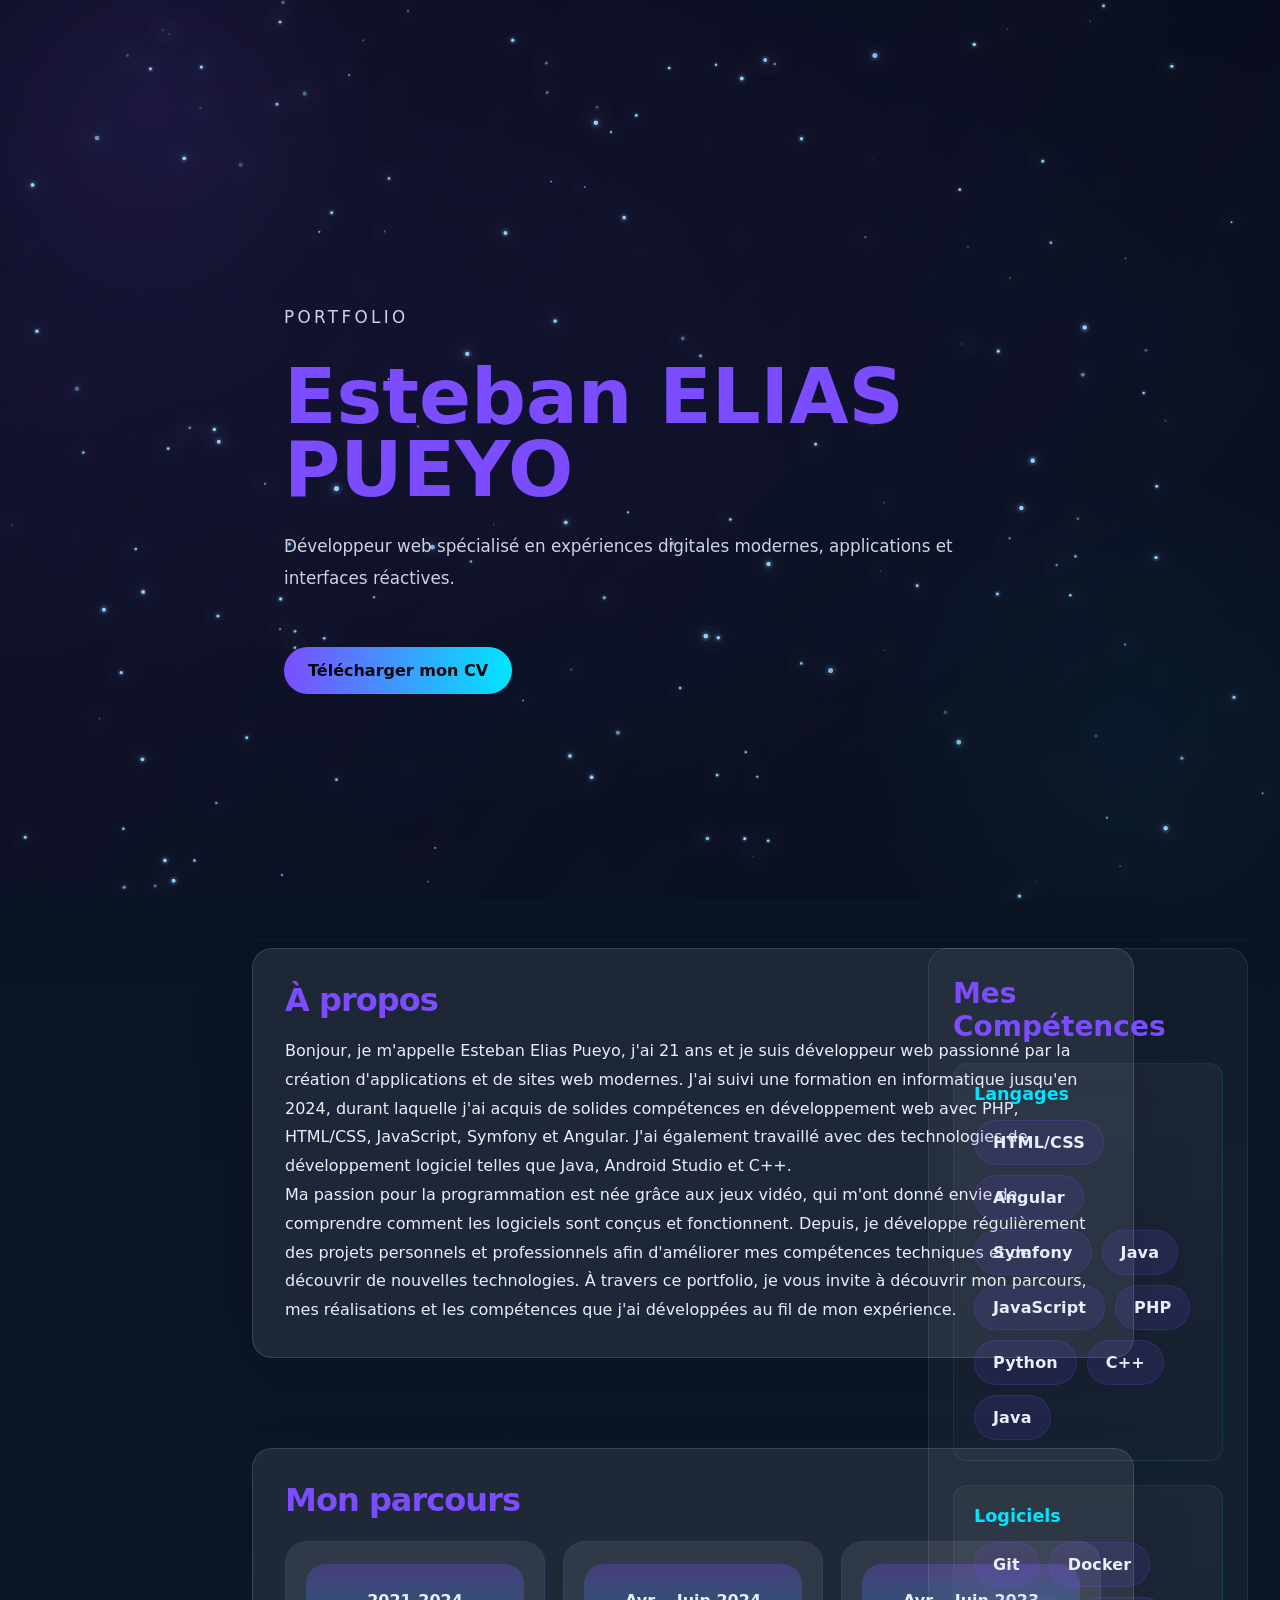
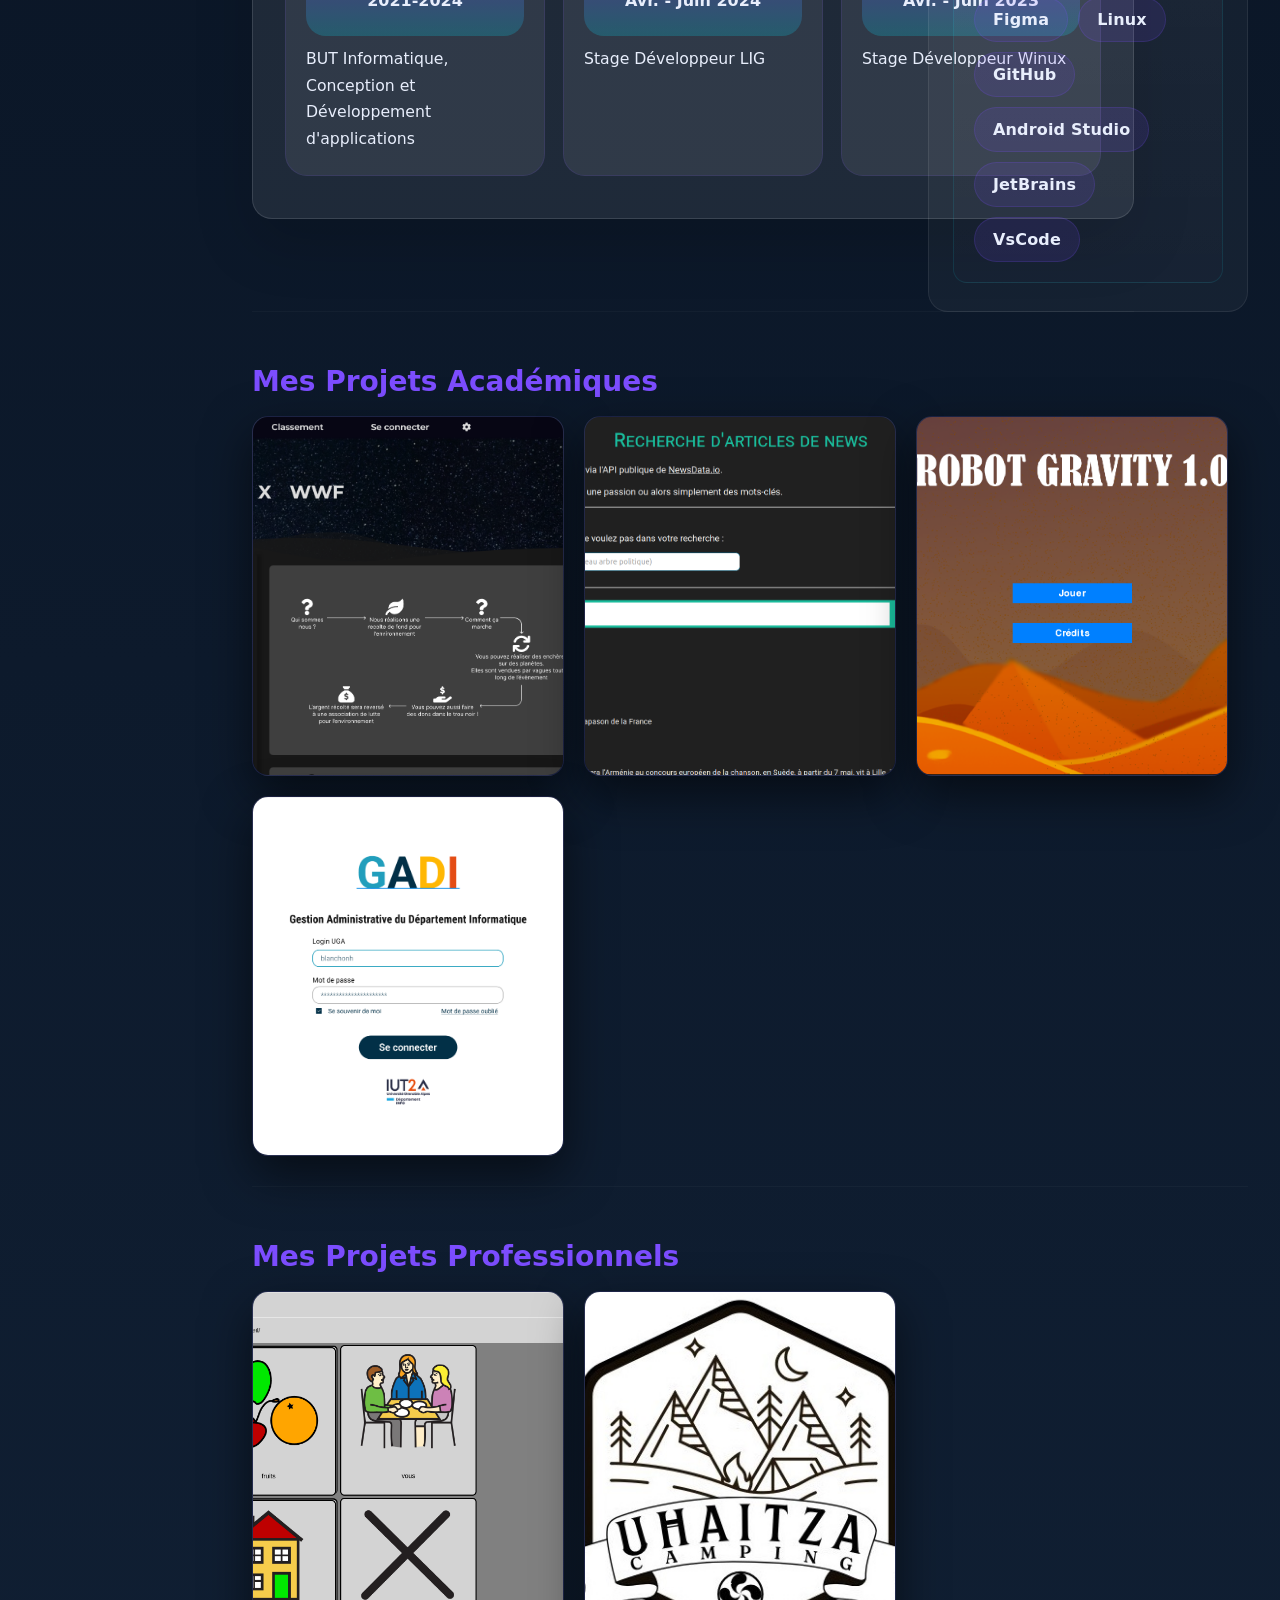
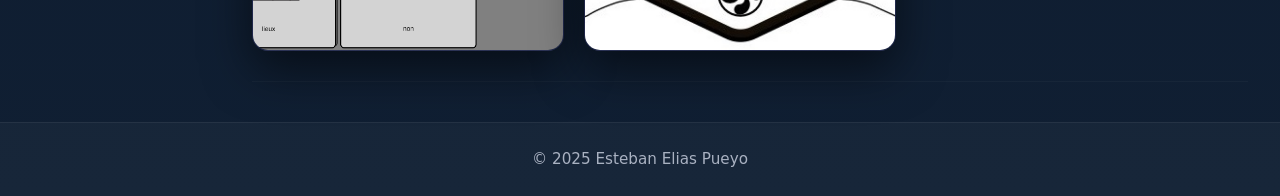
==== commit 968707b3: "Small Changes" ====
--- a/index.html
+++ b/index.html
@@ -31,7 +31,7 @@
         <section id="hero" class="hero-section">
             <div class="hero-copy">
                 <p class="hero-eyebrow">Portfolio</p>
-                <h1>Esteban <span>ELIAS</span> PUEYO</h1>
+                <h1>Esteban ELIAS PUEYO</h1>
                 <p>Développeur web spécialisé en expériences digitales modernes, applications et interfaces réactives.</p>
                 <a class="hero-cta" href="cv/Esteban_Elias_Pueyo_CV.pdf" download>Télécharger mon CV</a>
             </div>
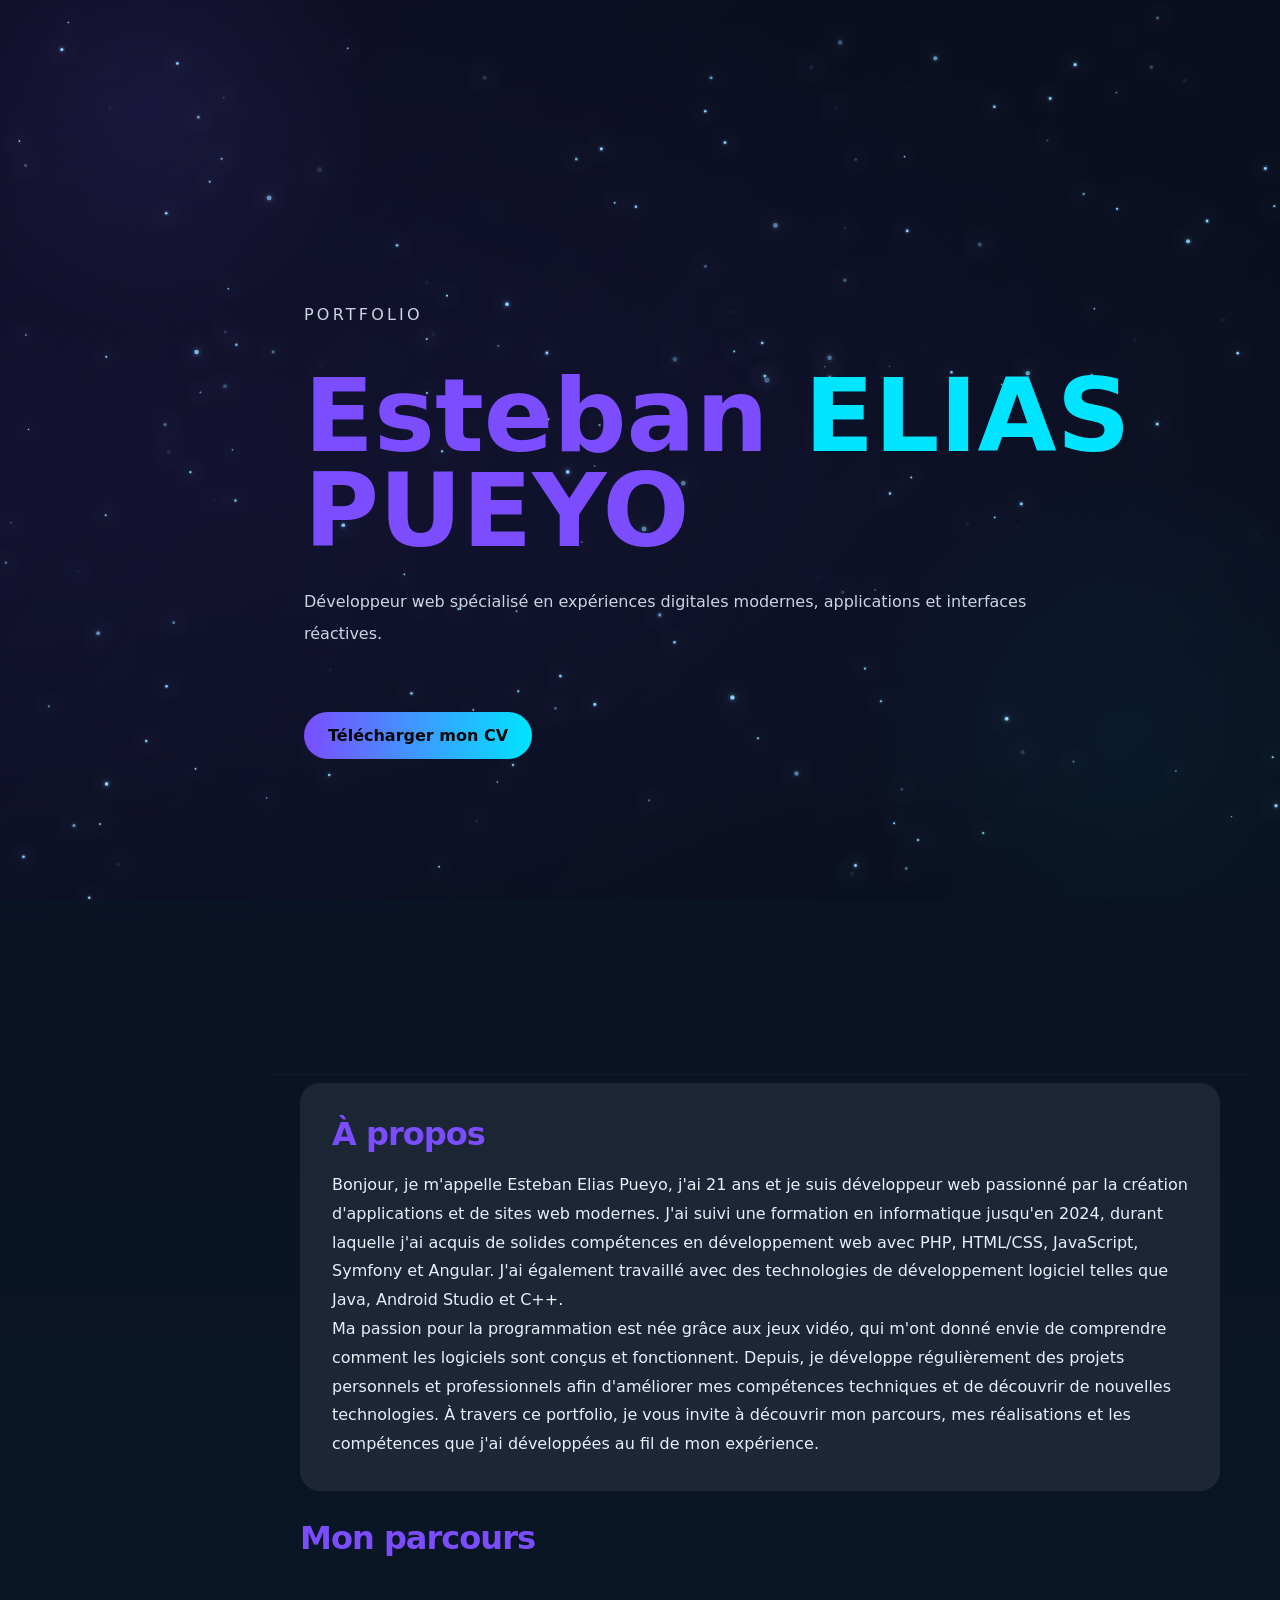
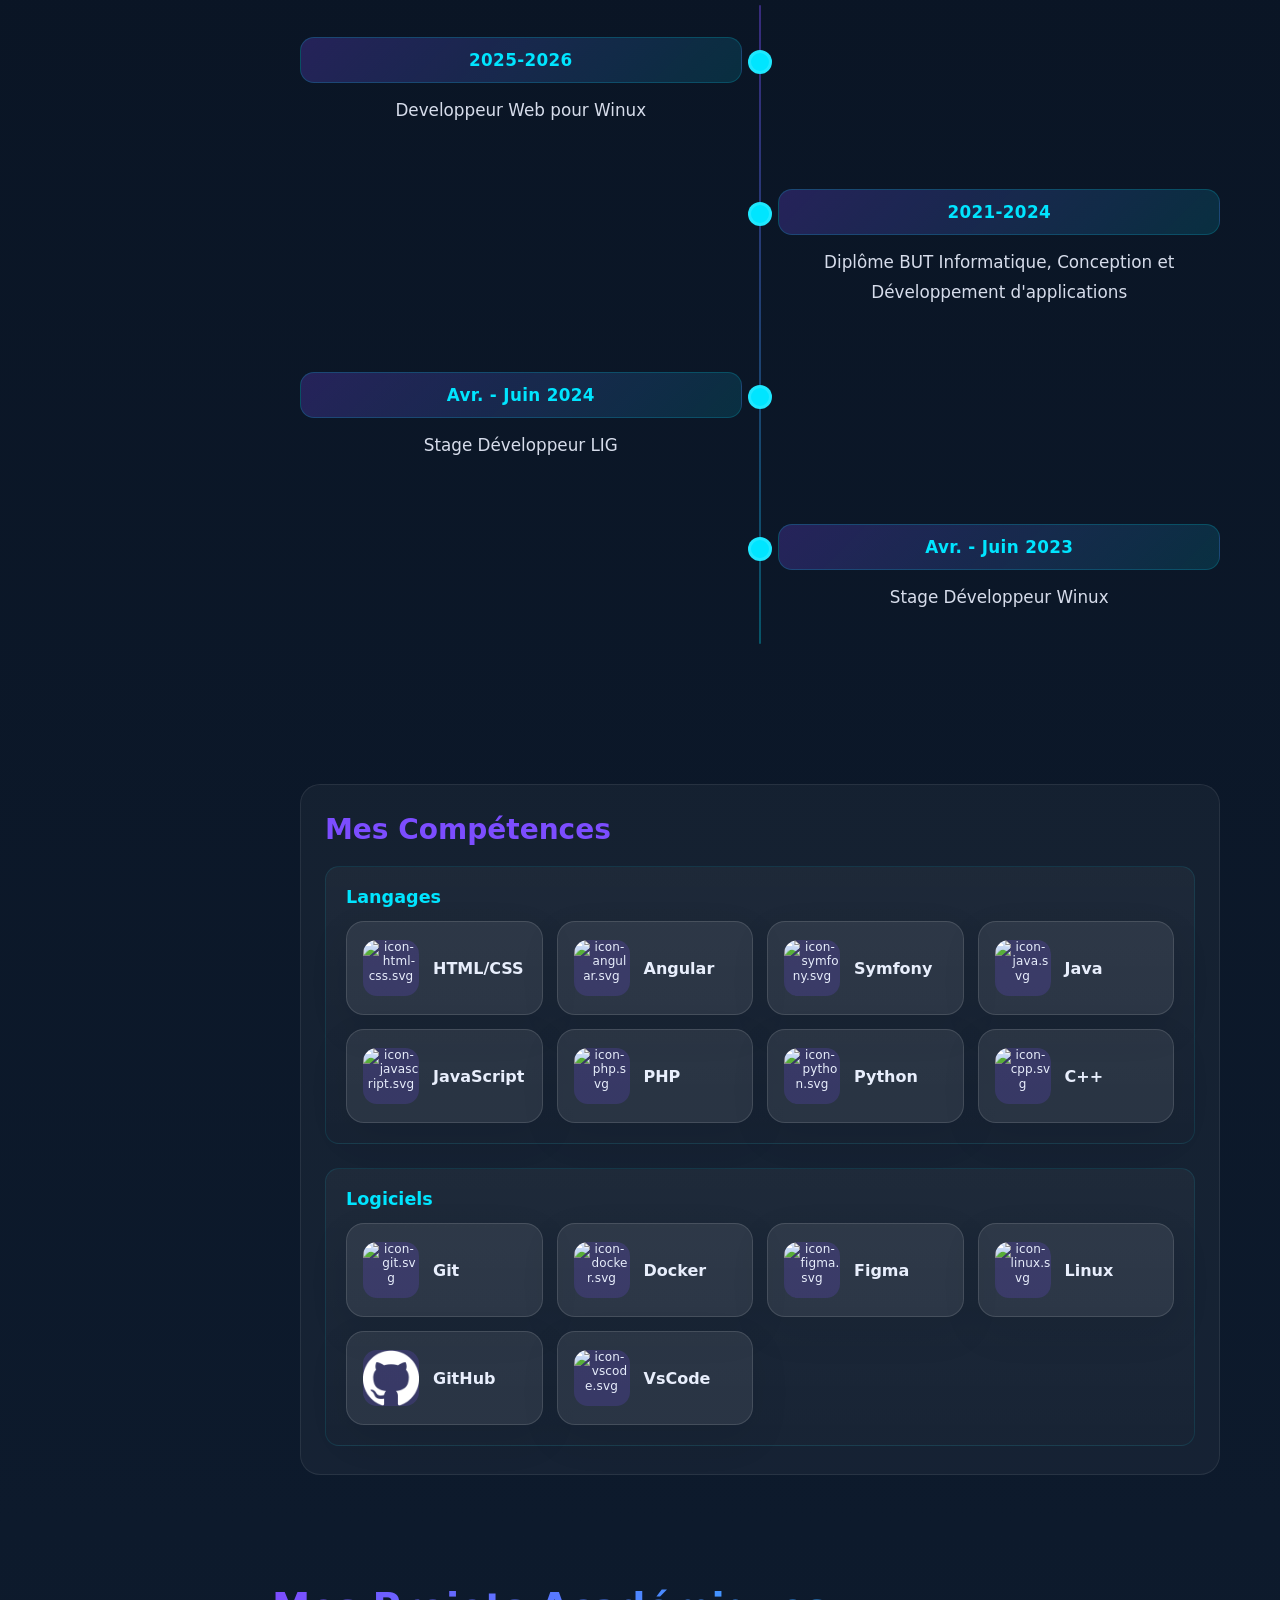
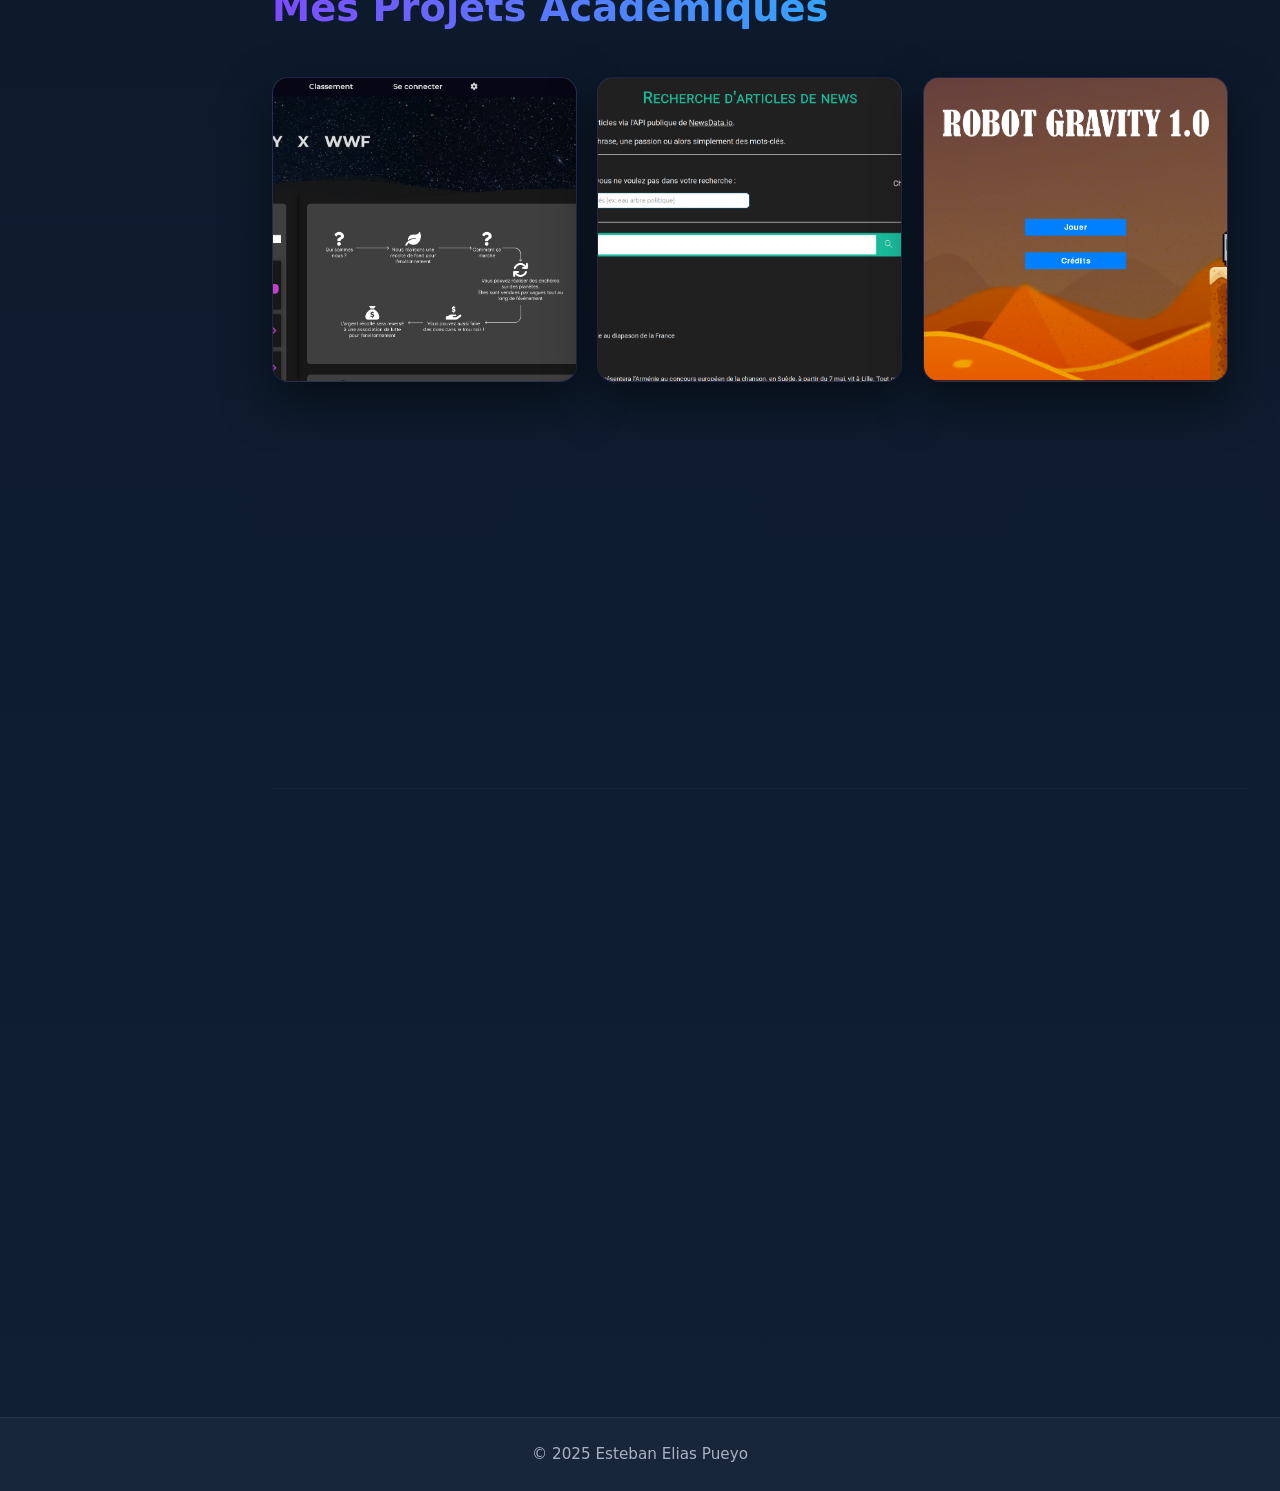
==== commit 2a4b187b: "minor changes" ====
--- a/index.html
+++ b/index.html
@@ -17,9 +17,12 @@
 
         <ul>
           <li><a href="#hero">Accueil</a></li>
+          <li><a href="#about">À propos</a></li>
+          <li><a href="#timeline">Parcours</a></li>
           <li><a href="#skills">Compétences</a></li>
           <li><a href="#projets-academiques">Projets Académiques</a></li>
           <li><a href="#projets-professionnels">Projets Professionnels</a></li>
+          <!--<li><a href="#contact">Contact</a></li>-->
         </ul>
         <div class="social-icons">
             <a href="mailto:esteban.elias.2811@gmail.com"><img src="images/mail.png" alt="Mail"></a>
@@ -31,71 +34,113 @@
         <section id="hero" class="hero-section">
             <div class="hero-copy">
                 <p class="hero-eyebrow">Portfolio</p>
-                <h1>Esteban ELIAS PUEYO</h1>
+                <h1>Esteban <span>ELIAS</span> PUEYO</h1>
                 <p>Développeur web spécialisé en expériences digitales modernes, applications et interfaces réactives.</p>
                 <a class="hero-cta" href="cv/Esteban_Elias_Pueyo_CV.pdf" download>Télécharger mon CV</a>
             </div>
         </section>
         <div class="about-row">
             <div class="about-column">
-        <section id="about" class="about-section">
-            <div class="about-card">
-                <h2>À propos</h2>
-                <p>Bonjour, je m'appelle Esteban Elias Pueyo, j'ai 21 ans et je suis développeur web passionné par la création d'applications et de sites web modernes. J'ai suivi une formation en informatique jusqu'en 2024, durant laquelle j'ai acquis de solides compétences en développement web avec PHP, HTML/CSS, JavaScript, Symfony et Angular. J'ai également travaillé avec des technologies de développement logiciel telles que Java, Android Studio et C++.</p>
-                <p>Ma passion pour la programmation est née grâce aux jeux vidéo, qui m'ont donné envie de comprendre comment les logiciels sont conçus et fonctionnent. Depuis, je développe régulièrement des projets personnels et professionnels afin d'améliorer mes compétences techniques et de découvrir de nouvelles technologies. À travers ce portfolio, je vous invite à découvrir mon parcours, mes réalisations et les compétences que j'ai développées au fil de mon expérience.</p>
-            </div>
-        </section>
-        <section id="timeline" class="timeline-section">
-            <div class="timeline-card">
-                <h2>Mon parcours</h2>
-                <div class="timeline">
-                    <div class="timeline-item">
-                        <span class="timeline-year">2021-2024</span>
-                        <p>BUT Informatique, Conception et Développement d'applications</p>
-                    </div>
-                    <div class="timeline-item">
-                        <span class="timeline-year">Avr. - Juin 2024</span>
-                        <p>Stage Développeur LIG</p>
-                    </div>
-                    <div class="timeline-item">
-                        <span class="timeline-year">Avr. - Juin 2023</span>
-                        <p>Stage Développeur Winux</p>
-                    </div>
-                    
-                </div>
-            </div>
-        </section>
-            </div>
-        <section id="skills" class="skills-section">
-            <h1>Mes Compétences</h1>
-            <div class="skills-group">
-                <h2>Langages</h2>
-                <div class="badge-list">
-                    <span class="skill-badge">HTML/CSS</span>
-                    <span class="skill-badge">Angular</span>
-                    <span class="skill-badge">Symfony</span>
-                    <span class="skill-badge">Java</span>
-                    <span class="skill-badge">JavaScript</span>
-                    <span class="skill-badge">PHP</span>
-                    <span class="skill-badge">Python</span>
-                    <span class="skill-badge">C++</span>
-                    <span class="skill-badge">Java</span>
-                </div>
-            </div>
-            <div class="skills-group">
-                <h2>Logiciels</h2>
-                <div class="badge-list">
-                    <span class="skill-badge">Git</span>
-                    <span class="skill-badge">Docker</span>
-                    <span class="skill-badge">Figma</span>
-                    <span class="skill-badge">Linux</span>
-                    <span class="skill-badge">GitHub</span>
-                    <span class="skill-badge">Android Studio</span>
-                    <span class="skill-badge">JetBrains</span>
-                    <span class="skill-badge">VsCode</span>
-                </div>
-            </div>
-        </section>
+                <section id="about" class="about-section">
+                    <div class="about-card">
+                        <h2>À propos</h2>
+                        <p>Bonjour, je m'appelle Esteban Elias Pueyo, j'ai 21 ans et je suis développeur web passionné par la création d'applications et de sites web modernes. J'ai suivi une formation en informatique jusqu'en 2024, durant laquelle j'ai acquis de solides compétences en développement web avec PHP, HTML/CSS, JavaScript, Symfony et Angular. J'ai également travaillé avec des technologies de développement logiciel telles que Java, Android Studio et C++.</p>
+                        <p>Ma passion pour la programmation est née grâce aux jeux vidéo, qui m'ont donné envie de comprendre comment les logiciels sont conçus et fonctionnent. Depuis, je développe régulièrement des projets personnels et professionnels afin d'améliorer mes compétences techniques et de découvrir de nouvelles technologies. À travers ce portfolio, je vous invite à découvrir mon parcours, mes réalisations et les compétences que j'ai développées au fil de mon expérience.</p>
+                    </div>
+                </section>
+                <section id="timeline" class="timeline-section">
+                    <div class="timeline-card">
+                        <h2>Mon parcours</h2>
+                        <div class="timeline">
+                            <div class="timeline-item">
+                                <span class="timeline-year">2025-2026</span>
+                                <p>Developpeur Web pour Winux</p>
+                            </div>
+                            <div class="timeline-item">
+                                <span class="timeline-year">2021-2024</span>
+                                <p>Diplôme BUT Informatique, Conception et Développement d'applications</p>
+                            </div>
+                            <div class="timeline-item">
+                                <span class="timeline-year">Avr. - Juin 2024</span>
+                                <p>Stage Développeur LIG</p>
+                            </div>
+                            <div class="timeline-item">
+                                <span class="timeline-year">Avr. - Juin 2023</span>
+                                <p>Stage Développeur Winux</p>
+                            </div>
+                        </div>
+                    </div>
+                </section>
+            </div>
+            <section id="skills" class="skills-section">
+                <h1>Mes Compétences</h1>
+                <div class="skills-group">
+                    <h2>Langages</h2>
+                    <div class="skill-grid">
+                        <div class="skill-card">
+                            <img class="skill-icon" src="images/html-icon.png" alt="icon-html-css.svg">
+                            <span>HTML/CSS</span>
+                        </div>
+                        <div class="skill-card">
+                            <img class="skill-icon" src="images/angular-icon.png" alt="icon-angular.svg">
+                            <span>Angular</span>
+                        </div>
+                        <div class="skill-card">
+                            <img class="skill-icon" src="images/symfony-icon.png" alt="icon-symfony.svg">
+                            <span>Symfony</span>
+                        </div>
+                        <div class="skill-card">
+                            <img class="skill-icon" src="images/java-icon.png" alt="icon-java.svg">
+                            <span>Java</span>
+                        </div>
+                        <div class="skill-card">
+                            <img class="skill-icon" src="images/javascript-icon.png" alt="icon-javascript.svg">
+                            <span>JavaScript</span>
+                        </div>
+                        <div class="skill-card">
+                            <img class="skill-icon" src="images/php-icon.png" alt="icon-php.svg">
+                            <span>PHP</span>
+                        </div>
+                        <div class="skill-card">
+                            <img class="skill-icon" src="images/python-icon.png" alt="icon-python.svg">
+                            <span>Python</span>
+                        </div>
+                        <div class="skill-card">
+                            <img class="skill-icon" src="images/cpp-icon.png" alt="icon-cpp.svg">
+                            <span>C++</span>
+                        </div>
+                    </div>
+                </div>
+                <div class="skills-group">
+                    <h2>Logiciels</h2>
+                    <div class="skill-grid">
+                        <div class="skill-card">
+                            <img class="skill-icon" src="images/git-icon.png" alt="icon-git.svg">
+                            <span>Git</span>
+                        </div>
+                        <div class="skill-card">
+                            <img class="skill-icon" src="images/docker-icon.png" alt="icon-docker.svg">
+                            <span>Docker</span>
+                        </div>
+                        <div class="skill-card">
+                            <img class="skill-icon" src="images/figma-icon.png" alt="icon-figma.svg">
+                            <span>Figma</span>
+                        </div>
+                        <div class="skill-card">
+                            <img class="skill-icon" src="images/linux-icon.png" alt="icon-linux.svg">
+                            <span>Linux</span>
+                        </div>
+                        <div class="skill-card">
+                            <img class="skill-icon" src="images/github-icon.png" alt="icon-github.svg">
+                            <span>GitHub</span>
+                        </div>    
+                        <div class="skill-card">
+                            <img class="skill-icon" src="images/vscode-icon.png" alt="icon-vscode.svg">
+                            <span>VsCode</span>
+                        </div>
+                    </div>
+                </div>
+            </section>
         </div>
         <section id="projets-academiques">
             <h1>Mes Projets Académiques</h1>
@@ -232,6 +277,27 @@
                 </div>
             </div>
         </section>
+    <!--<section id="contact" class="contact-section">
+            <div class="contact-card">
+                <h2>Contact</h2>
+                <p>Envoyez-moi un message pour discuter de votre projet ou collaboration.</p>
+                <form class="contact-form" action="#" method="post">
+                    <label>
+                        Nom
+                        <input type="text" name="name" placeholder="Votre nom" required>
+                    </label>
+                    <label>
+                        Email
+                        <input type="email" name="email" placeholder="Votre email" required>
+                    </label>
+                    <label>
+                        Message
+                        <textarea name="message" rows="5" placeholder="Votre message" required></textarea>
+                    </label>
+                    <button type="submit">Envoyer</button>
+                </form>
+            </div>
+        </section> -->
     </main>
 </div>
 <footer class="site-footer">
--- a/styles.css
+++ b/styles.css
@@ -137,13 +137,15 @@
 
 .sidebar ul li a:hover,
 .sidebar ul li a.active {
-    background: linear-gradient(90deg, rgba(124,77,255,0.08), rgba(0,229,255,0.04));
+    background: linear-gradient(90deg, rgba(124,77,255,0.14), rgba(0,229,255,0.08));
     transform: translateX(6px);
 }
 
 .sidebar ul li a.active {
     color: #ffffff;
-    box-shadow: inset 0 0 0 1px rgba(124,77,255,0.16);
+    background: linear-gradient(90deg, rgba(124,77,255,0.24), rgba(0,229,255,0.12));
+    box-shadow: inset 0 0 0 1px rgba(124,77,255,0.24), 0 0 18px rgba(124,77,255,0.22);
+    border-radius: 12px;
 }
 
 .sidebar .social-icons {
@@ -159,29 +161,38 @@
 }
 
 main {
-    margin-left: 220px;
+    margin-left: 240px;
+    margin-right: auto;
     padding: 40px 32px;
+    width: min(100%, 1120px);
     flex-grow: 1;
 }
 
 section {
-    padding: 30px 0;
+    padding: 80px 0;
     border-bottom: 1px solid rgba(255,255,255,0.03);
     scroll-margin-top: 88px;
+    max-width: 1040px;
+    margin: 0 auto;
+}
+
+.about-section,
+.timeline-section {
+    border-bottom: none;
 }
 
 .hero-section {
-    min-height: 100vh;
-    display: flex;
-    align-items: center;
-    padding: 0 32px;
+    min-height: min(115vh, calc(100vh + 140px));
+    display: flex;
+    align-items: center;
+    padding: 0 32px 72px;
 }
 
 .about-row {
     display: grid;
-    grid-template-columns: minmax(320px, 1fr) 320px;
     gap: 28px;
     margin-top: 8px;
+    justify-content: center;
 }
 
 #about {
@@ -200,6 +211,7 @@
 
 #skills {
     width: 100%;
+    max-width: 920px;
 }
 
 @media (max-width: 900px) {
@@ -214,7 +226,7 @@
 }
 
 .hero-copy {
-    max-width: 720px;
+    max-width: 860px;
 }
 
 .hero-eyebrow {
@@ -226,9 +238,9 @@
 }
 
 .hero-copy h1 {
-    font-size: clamp(3rem, 6vw, 5.3rem);
-    line-height: 0.95;
-    margin: 0 0 24px 0;
+    font-size: clamp(4rem, 8vw, 7.5rem);
+    line-height: 0.92;
+    margin: 0 0 28px 0;
 }
 
 .hero-copy h1 span {
@@ -236,11 +248,11 @@
 }
 
 .hero-copy p {
-    font-size: 1.05rem;
-    line-height: 1.9;
+    font-size: clamp(1rem, 1.1vw, 1.2rem);
+    line-height: 2;
     color: rgba(232,238,252,0.88);
-    max-width: 680px;
-    margin-bottom: 28px;
+    max-width: 760px;
+    margin-bottom: 38px;
 }
 
 .hero-cta {
@@ -268,11 +280,11 @@
 
 .about-card {
     background: rgba(255,255,255,0.08);
-    border: 1px solid rgba(255,255,255,0.12);
+    border: none;
     border-radius: 20px;
     padding: 32px;
     max-width: 920px;
-    box-shadow: 0 24px 60px rgba(0,0,0,0.16);
+    box-shadow: none;
 }
 
 .about-card h2 {
@@ -296,6 +308,17 @@
     font-size: 1.75rem;
 }
 
+#projets-academiques h1,
+#projets-professionnels h1 {
+    font-size: 2.4rem;
+    line-height: 1.1;
+    background: linear-gradient(90deg, var(--accent-a), var(--accent-b));
+    -webkit-background-clip: text;
+    -webkit-text-fill-color: transparent;
+    background-clip: text;
+    margin-bottom: 48px;
+}
+
 p {
     font-size: 16px;
     line-height: 1.6;
@@ -316,30 +339,46 @@
     font-size: 1.1rem;
 }
 
-.skill-list {
+.skill-grid {
     display: grid;
-    grid-template-columns: repeat(auto-fit, minmax(160px, 1fr));
-    gap: 12px;
-    padding: 0;
-    margin: 0;
-    list-style: none;
-}
-
-.skill-list li {
+    grid-template-columns: repeat(auto-fit, minmax(170px, 1fr));
+    gap: 14px;
+}
+
+.skill-card {
+    display: flex;
+    align-items: center;
+    gap: 14px;
+    padding: 18px 16px;
+    border-radius: 18px;
     background: rgba(255,255,255,0.08);
     border: 1px solid rgba(255,255,255,0.12);
+    box-shadow: 0 14px 40px rgba(0,0,0,0.08);
+}
+
+.skill-icon {
+    width: 56px;
+    height: 56px;
     border-radius: 14px;
-    padding: 14px 16px;
-    color: var(--text);
+    background: rgba(124,77,255,0.18);
+    color: var(--text);
+    display: inline-flex;
+    align-items: center;
+    justify-content: center;
+    font-size: 0.75rem;
+    text-align: center;
+    line-height: 1.2;
+    letter-spacing: 0.01em;
+    overflow-wrap: anywhere;
+    flex-shrink: 0;
+}
+
+.skill-card span {
     font-weight: 700;
-    box-shadow: 0 8px 20px rgba(0,0,0,0.08);
-}
-
-.skill-list li::before {
-    content: '•';
-    margin-right: 10px;
-    color: var(--accent-a);
-}
+    color: var(--text);
+}
+
+
 
 .card-container {
     display: flex;
@@ -350,7 +389,7 @@
 .card {
     width: calc(33.333% - 20px);
     min-width: 300px;
-    height: 360px;
+    aspect-ratio: 1;
     perspective: 2000px;
     display: flex;
 }
@@ -523,7 +562,12 @@
 #about {
     background: none;
     border: none;
+    border-bottom: none;
     padding: 0;
+}
+
+.timeline-section {
+    border-bottom: none;
 }
 
 #about h1 {
@@ -539,86 +583,128 @@
     padding: 28px 24px;
 }
 
-.timeline-section {
+.timeline-card {
     background: none;
-}
-
-.timeline-card {
-    background: rgba(255,255,255,0.08);
-    border: 1px solid rgba(255,255,255,0.12);
-    border-radius: 20px;
-    padding: 32px;
-    box-shadow: 0 24px 60px rgba(0,0,0,0.16);
+    border: none;
+    border-radius: 0;
+    padding: 0 0 32px 0;
+    box-shadow: none;
 }
 
 .timeline-card h2 {
     color: var(--accent-a);
     margin-top: 0;
-    margin-bottom: 22px;
+    margin-bottom: 48px;
     font-size: 2rem;
     letter-spacing: -0.03em;
 }
 
 .timeline {
-    display: flex;
-    gap: 18px;
-    overflow-x: auto;
-    padding-bottom: 10px;
-    scroll-snap-type: x mandatory;
-    -webkit-overflow-scrolling: touch;
-}
-
-.timeline::-webkit-scrollbar {
-    height: 8px;
-}
-
-.timeline::-webkit-scrollbar-track {
-    background: rgba(255,255,255,0.04);
+    position: relative;
+    width: min(960px, 100%);
+    margin: 0 auto;
+    padding: 0;
+}
+
+.timeline::before {
+    content: '';
+    position: absolute;
+    left: 50%;
+    transform: translateX(-50%);
+    top: 0;
+    bottom: 0;
+    width: 2px;
+    background: linear-gradient(180deg, rgba(124,77,255,0.4), rgba(0,229,255,0.3));
     border-radius: 999px;
 }
 
-.timeline::-webkit-scrollbar-thumb {
-    background: rgba(124,77,255,0.28);
-    border-radius: 999px;
-}
-
 .timeline-item {
-    min-width: 260px;
-    flex: 0 0 260px;
+    position: relative;
+    padding: 32px 0;
+    border-radius: 0;
+    background: none;
+    border: none;
     display: flex;
     flex-direction: column;
-    gap: 10px;
-    padding: 22px 20px;
-    border-radius: 22px;
-    background: rgba(255,255,255,0.08);
-    border: 1px solid rgba(124,77,255,0.12);
-    scroll-snap-align: start;
+    gap: 12px;
+    width: min(48%, 520px);
+    box-sizing: border-box;
+}
+
+.timeline-item:nth-child(odd) {
+    margin-right: auto;
+    text-align: center;
+}
+
+.timeline-item:nth-child(even) {
+    margin-left: auto;
+    text-align: center;
+}
+
+.timeline-item::before {
+    content: '';
+    position: absolute;
+    width: 18px;
+    height: 18px;
+    border-radius: 50%;
+    background: var(--accent-b);
+    border: 3px solid rgba(255,255,255,0.12);
+    top: 0;
+}
+
+.timeline-item:nth-child(odd)::before {
+    top: 45px;
+    right: -30px;
+}
+
+.timeline-item:nth-child(even)::before {
+    top: 45px;
+    left: -30px;
 }
 
 .timeline-year {
     display: inline-flex;
     align-items: center;
     justify-content: center;
-    min-width: 72px;
-    min-height: 72px;
-    border-radius: 20px;
-    background: linear-gradient(180deg, rgba(124,77,255,0.3), rgba(0,229,255,0.2));
-    color: var(--text);
+    border-radius: 14px;
+    background: linear-gradient(135deg, rgba(124,77,255,0.24), rgba(0,229,255,0.12));
+    color: var(--accent-b);
     font-weight: 700;
-    font-size: 1rem;
+    font-size: 1.05rem;
+    padding: 12px 18px;
+    border: 1px solid rgba(0,229,255,0.18);
+    letter-spacing: 0.02em;
+
 }
 
 .timeline-item p {
     margin: 0;
-    line-height: 1.7;
-    color: var(--text);
-    font-size: 0.98rem;
+    line-height: 1.8;
+    color: rgba(232,238,252,0.92);
+    font-size: 1.05rem;
+    font-weight: 500;
+    text-align: center;
 }
 
 @media (max-width: 900px) {
-    .timeline-item {
-        min-width: 100%;
-        flex: 1 0 auto;
+    .timeline {
+        grid-template-columns: 1fr;
+    }
+
+    .timeline-item,
+    .timeline-item:nth-child(odd),
+    .timeline-item:nth-child(even) {
+        grid-column: 1;
+        text-align: left;
+        justify-self: stretch;
+        width: 100%;
+        margin: 0;
+    }
+
+    .timeline-item::before {
+        left: 14px;
+        right: auto;
+        top: 22px;
     }
 }
 
@@ -628,6 +714,68 @@
     background: rgba(255,255,255,0.03);
     border-top: 1px solid rgba(255,255,255,0.06);
     color: var(--muted);
+}
+
+.contact-card {
+    background: rgba(255,255,255,0.08);
+    border: none;
+    border-radius: 24px;
+    padding: 32px;
+    max-width: 920px;
+    margin: 0 auto 32px;
+    box-shadow: none;
+}
+
+.contact-card h2 {
+    margin-top: 0;
+    margin-bottom: 18px;
+    color: var(--accent-a);
+}
+
+.contact-card p {
+    margin: 0 0 24px;
+    color: var(--text);
+    line-height: 1.8;
+}
+
+.contact-form {
+    display: grid;
+    gap: 18px;
+}
+
+.contact-form label {
+    display: grid;
+    gap: 8px;
+    font-weight: 600;
+    color: var(--text);
+}
+
+.contact-form input,
+.contact-form textarea {
+    width: 100%;
+    padding: 14px 16px;
+    border-radius: 16px;
+    border: 1px solid rgba(255,255,255,0.12);
+    background: rgba(255,255,255,0.05);
+    color: var(--text);
+    outline: none;
+    resize: vertical;
+}
+
+.contact-form input::placeholder,
+.contact-form textarea::placeholder {
+    color: rgba(232,238,252,0.6);
+}
+
+.contact-form button {
+    width: fit-content;
+    padding: 14px 28px;
+    border: none;
+    border-radius: 999px;
+    background: linear-gradient(90deg, var(--accent-a), var(--accent-b));
+    color: #060608;
+    font-weight: 700;
+    cursor: pointer;
 }
 
 .site-footer .footer-inner {
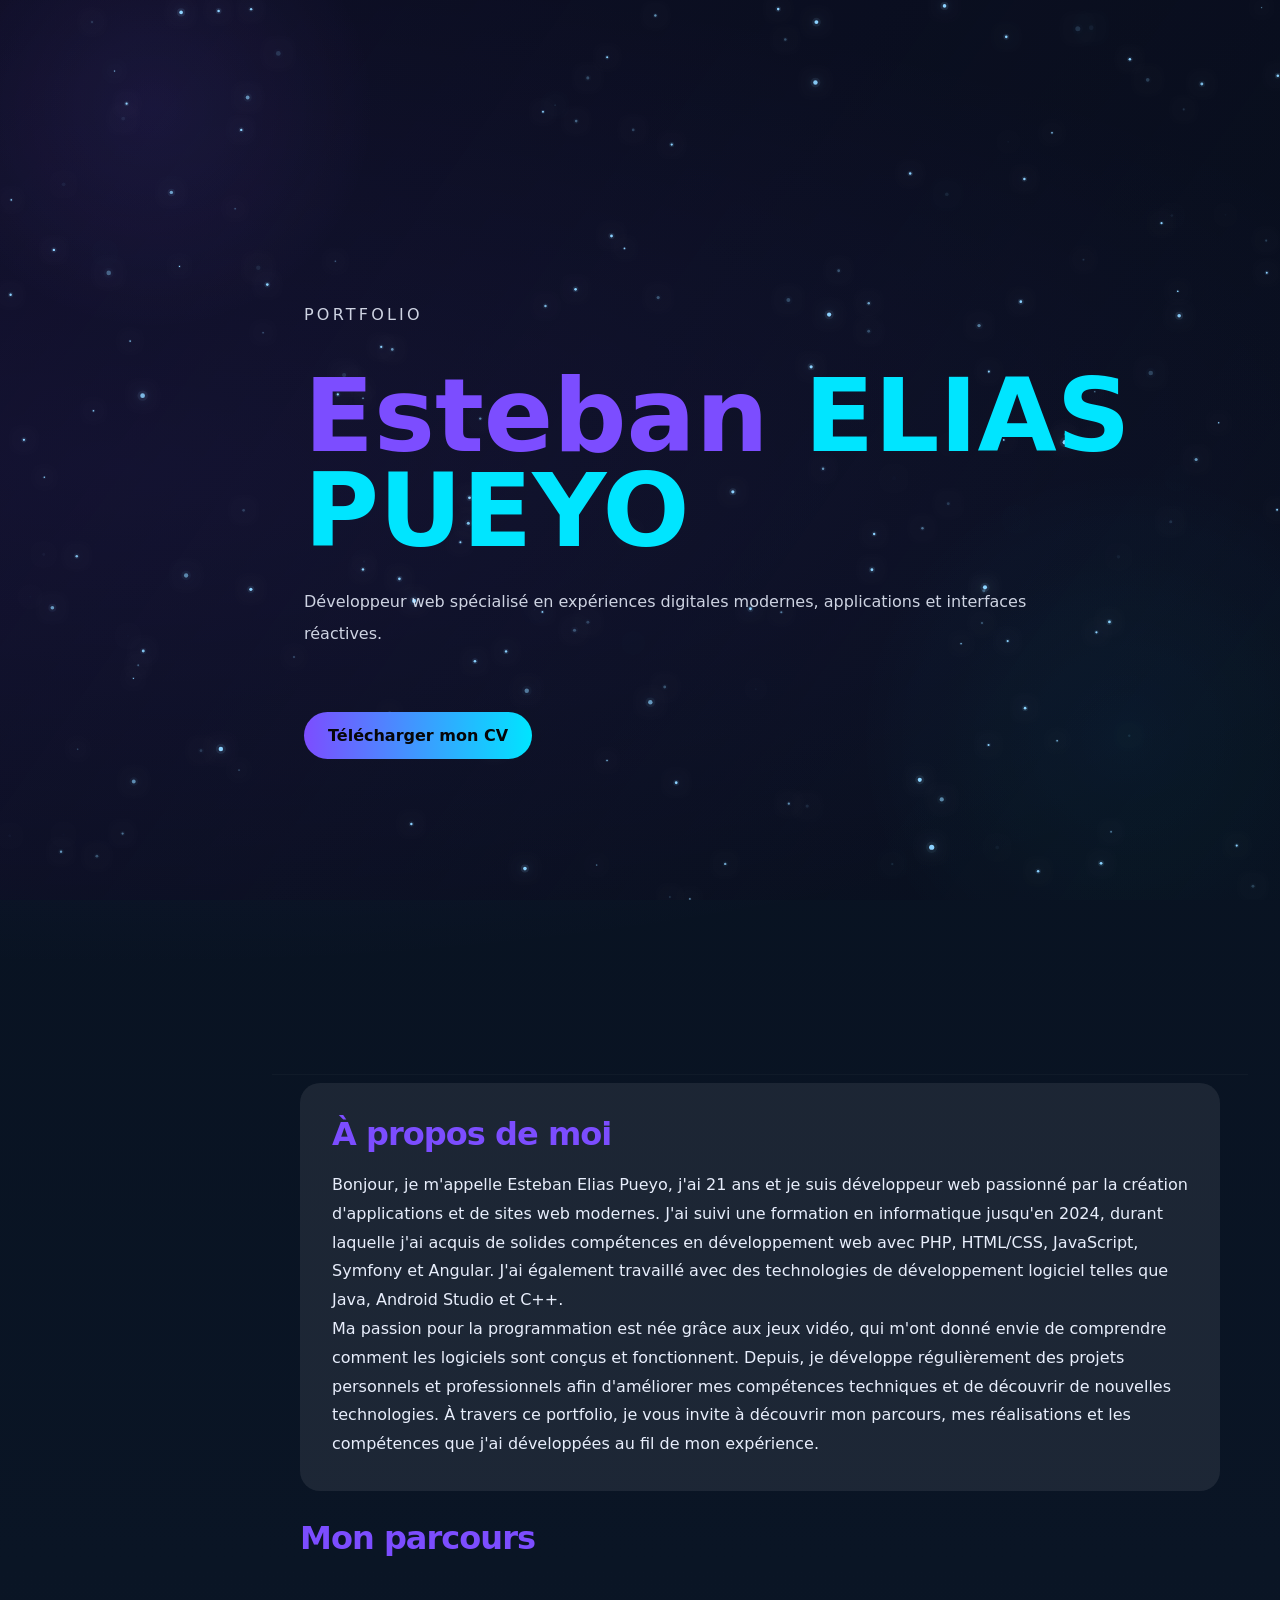
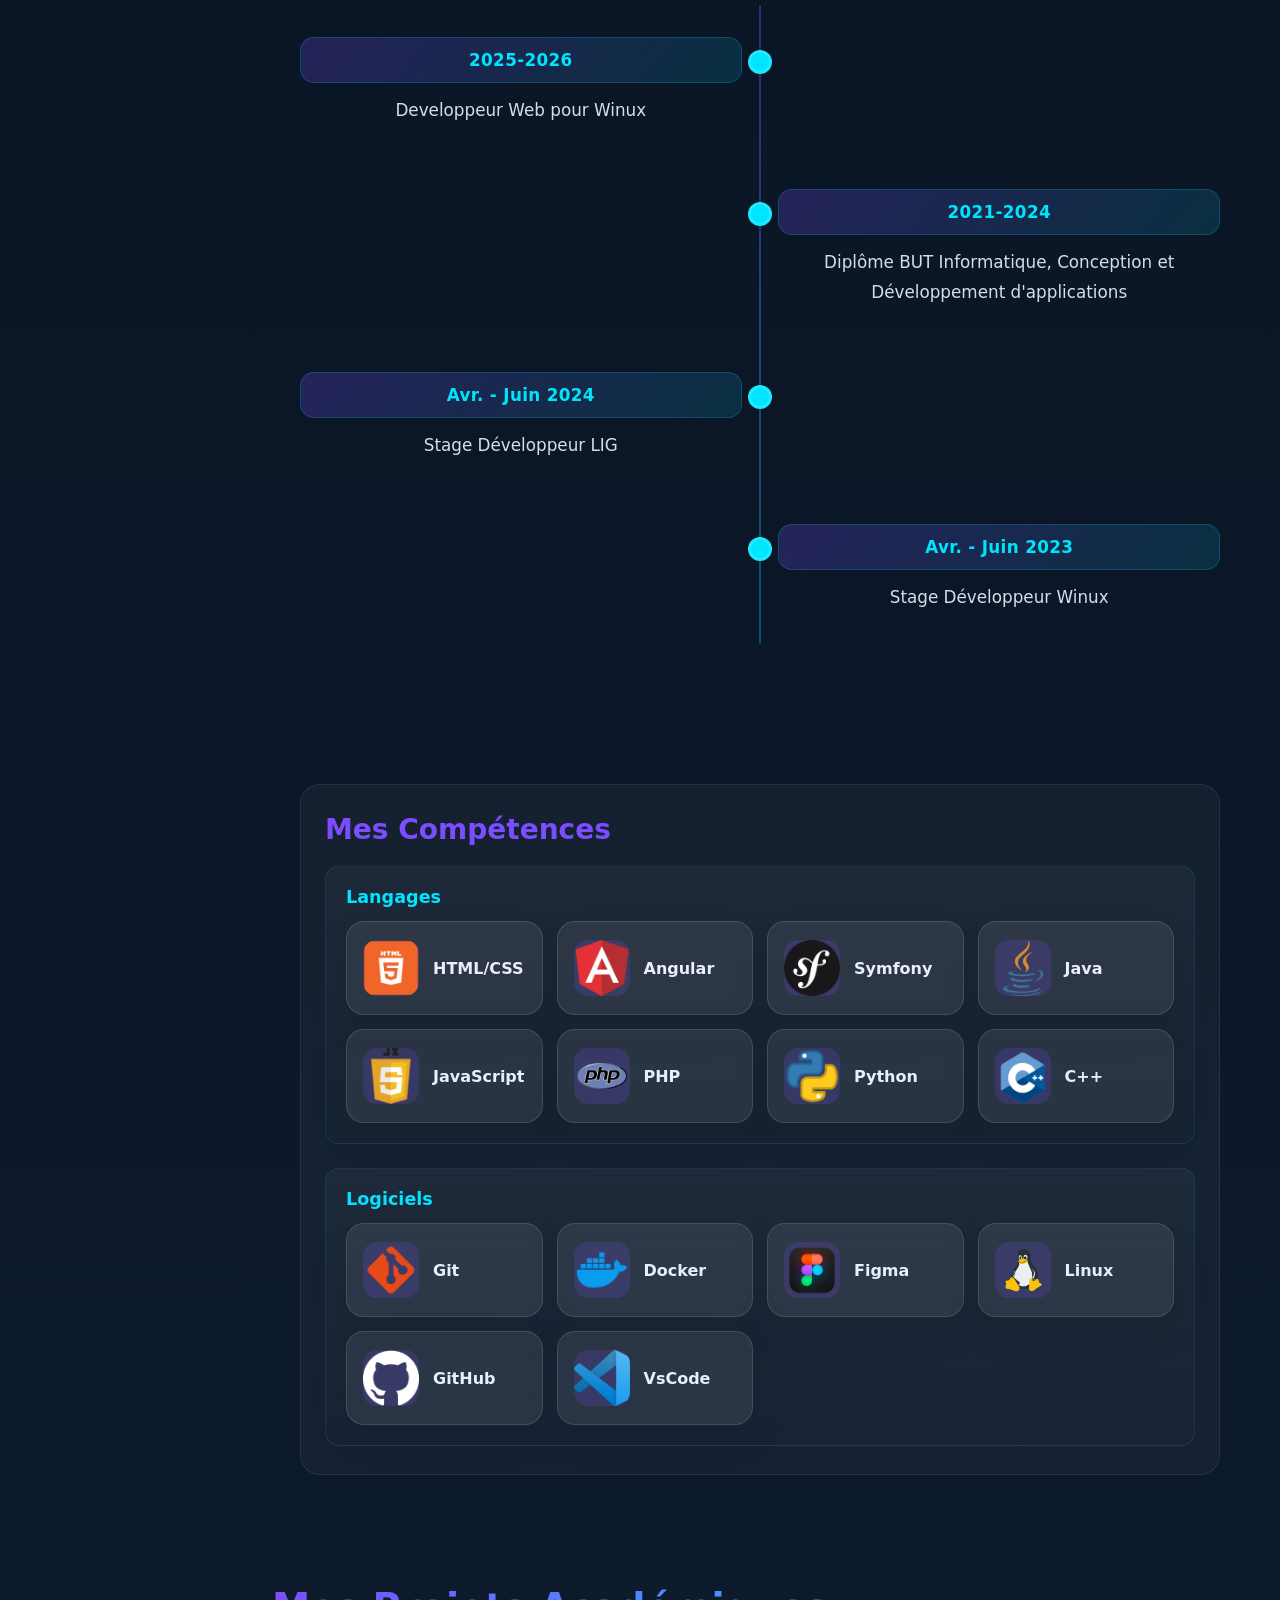
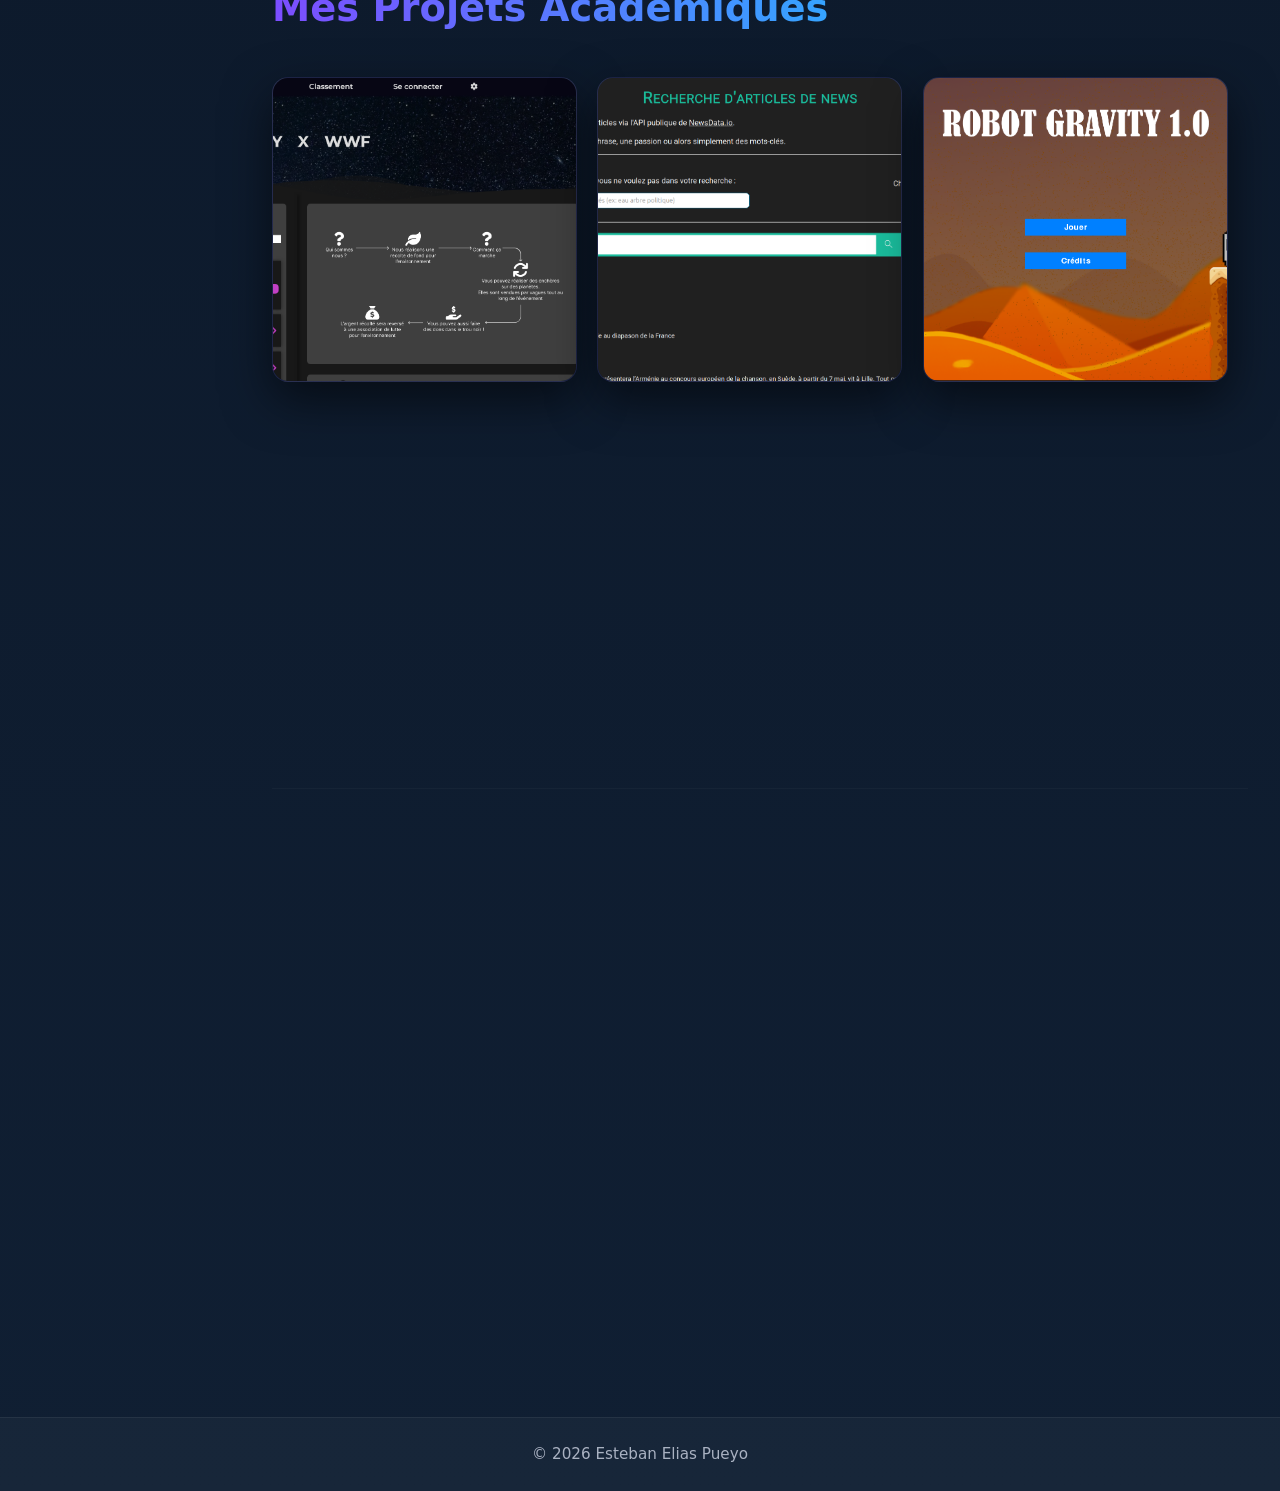
==== commit 8c133a45: "Add files via upload" ====
--- a/index.html
+++ b/index.html
@@ -34,16 +34,16 @@
         <section id="hero" class="hero-section">
             <div class="hero-copy">
                 <p class="hero-eyebrow">Portfolio</p>
-                <h1>Esteban <span>ELIAS</span> PUEYO</h1>
+                <h1>Esteban <span>ELIAS PUEYO</span></h1>
                 <p>Développeur web spécialisé en expériences digitales modernes, applications et interfaces réactives.</p>
-                <a class="hero-cta" href="cv/Esteban_Elias_Pueyo_CV.pdf" download>Télécharger mon CV</a>
+                <a class="hero-cta" href="cv/ESTEBAN_ELIAS_PUEYO_CV.pdf" download>Télécharger mon CV</a>
             </div>
         </section>
         <div class="about-row">
             <div class="about-column">
                 <section id="about" class="about-section">
                     <div class="about-card">
-                        <h2>À propos</h2>
+                        <h2>À propos de moi</h2>
                         <p>Bonjour, je m'appelle Esteban Elias Pueyo, j'ai 21 ans et je suis développeur web passionné par la création d'applications et de sites web modernes. J'ai suivi une formation en informatique jusqu'en 2024, durant laquelle j'ai acquis de solides compétences en développement web avec PHP, HTML/CSS, JavaScript, Symfony et Angular. J'ai également travaillé avec des technologies de développement logiciel telles que Java, Android Studio et C++.</p>
                         <p>Ma passion pour la programmation est née grâce aux jeux vidéo, qui m'ont donné envie de comprendre comment les logiciels sont conçus et fonctionnent. Depuis, je développe régulièrement des projets personnels et professionnels afin d'améliorer mes compétences techniques et de découvrir de nouvelles technologies. À travers ce portfolio, je vous invite à découvrir mon parcours, mes réalisations et les compétences que j'ai développées au fil de mon expérience.</p>
                     </div>
@@ -158,16 +158,10 @@
                                     <li>NodeJS</li>
                                     <li>JavaScript</li>
                                     <li>MySQL</li>
-
-
-                                </ul>
-                                <p>Space Charity est un projet d'enchère de planètes (de manière virtuelle).</p>
-                                <p>Le but de ce projet était de faire un site web sous PHP tout en incluant des éléments de vente aux enchères en B To C uniquement.</p>
-                                <p>Notre concept est le suivant :</p>
-                                <p>Une vente aux enchères disponible plusieurs fois par an, le temps de quelques jours. </p>
-                                <p>Pendant l’évènement, les astres sont regroupés par lots, appelés vagues. Chaque vague à une durée déterminée, souvent de quelques heures, durant lesquelles les utilisateurs peuvent enchérir sur les différents astres.</p>
-                                <p>Entre deux évènements, le propriétaire d’une planète reste le même, et peut donner un surnom à sa planète.</p>
-                                <p>Les recettes des enchères seraient reversées à des associations comme WWF.</p>
+                                </ul>
+                                <p>Space Charity est un projet académique réalisé en PHP dans le cadre d'un exercice de développement web. L'objectif était de concevoir une plateforme de vente aux enchères B2C autour d'un concept fictif : l'acquisition symbolique de planètes virtuelles lors d'événements caritatifs.</p>
+                                <p>Les enchères sont organisées par vagues limitées dans le temps, durant lesquelles les utilisateurs peuvent enchérir sur différents astres. Une fois l'événement terminé, les propriétaires virtuels conservent leur planète et peuvent la personnaliser en lui attribuant un surnom.</p>
+                                <p>Ce projet m'a permis de mettre en pratique le développement web dynamique, la gestion des utilisateurs, la conception de bases de données et l'implémentation d'un système d'enchères.</p>
                             </div>
                             <button class="expand-btn">Lire</button>
                         </div>
@@ -186,9 +180,9 @@
                                     <li>JavaScript</li>
                                     <li>API utilisée NewsData.io</li>
                                 </ul>
-                                <p>Le but de ce projet était de faire un mini site web utilisant une API parmi une sélection d'API disponibles sur divers thèmes comme les jeux ou la culture. Nous étions deux à travailler sur ce projet et nous avons décidé de le faire avec l'API NewsData.io.</p>
-                                <p>Sur ce site, il est possible de faire des recherches d'articles de nouvelles récentes ou non à partir de mots-clés. Il y a quelques fonctionnalités en plus, comme la possibilité de retirer des mots-clés de la recherche ou choisir la langue des articles. Il est également possible de mettre des recherches en favoris en gardant les filtres de cette recherche.</p>
-                                <p>Ce projet nous a permis de développer nos compétences en développement web, en intégration d'API et en travail d'équipe.</p>
+                                <p>Projet API de recherche d'articles de presse est un projet académique réalisé en binôme dans le cadre d'un exercice d'intégration d'API. L'objectif était de développer une application web exploitant l'API NewsData.io afin de rechercher et consulter des articles d'actualité à partir de mots-clés.</p>
+                                <p>L'application permet notamment de filtrer les résultats par langue, d'ajouter ou retirer des mots-clés et d'enregistrer des recherches personnalisées en favoris.</p>
+                                <p>Ce projet m'a permis de renforcer mes compétences en développement web, en consommation d'API REST et en travail collaboratif.</p>
                             </div>
                             <button class="expand-btn">Lire</button>
                         </div>
@@ -205,8 +199,8 @@
                                 <ul>
                                     <li>Python</li>
                                 </ul>
-                                <p>La Game Jam est un évènement avec pour thème principal les jeux vidéos où les participants, groupés en équipes, doivent créer un jeu dans un temps très limité, généralement quelques jours. J'ai eu l'occasion de faire 4 jours de Game Jam avec 3 camarades sur les deux thèmes : Robot et Gravité.</p>
-                                <p>Nous devions donc faire un jeu en utilisant le langage Python et sa librairie Pygame permettant de faire des jeux 2D basiques mais rapides à faire. Nous devions faire attention à la qualité du code en plus de fournir un jeu le plus original possible.</p>
+                                <p>Robot Gravity est un projet académique réalisé lors d'une Game Jam de 4 jours en équipe de quatre personnes. Le défi consistait à concevoir et développer un jeu vidéo original à partir des thèmes imposés : Robot et Gravité.</p>
+                                <p>Développé en Python avec la bibliothèque Pygame, le projet nous a amenés à travailler dans un délai très court tout en respectant des exigences de qualité de code et de conception. Cette expérience m'a permis de renforcer mes compétences en développement de jeux vidéo, en résolution de problèmes et en collaboration au sein d'une équipe.</p>
                             </div>
                             <button class="expand-btn">Lire</button>
                         </div>
@@ -225,7 +219,9 @@
                                     <li>Symfony</li>
                                     <li>PostgreSQL</li>
                                 </ul>
-                                <p>Le but de ce projet était de refaire entièrement un site utilisé par les professeurs du BUT informatique, nommé GADI. En effet, ce dernier, créé il y a plus de 10 ans, était devenu obsolète et mal conçu pour gérer certains cas, notamment avec l'arrivée de la réforme des BUT. GADI permet de nombreuses fonctionnalités, telles que la gestion des budgets des professeurs ainsi que la planification des ressources et des Situations d'Apprentissage et d'Évaluation (SAE).</p>
+                                <p>GADI est un projet académique réalisé dans le cadre du BUT Informatique. L'objectif était de moderniser entièrement GADI, une application interne utilisée par les enseignants pour la gestion pédagogique et administrative de la formation. Après plus de dix ans d'utilisation, l'application historique ne répondait plus aux besoins actuels, notamment en raison de l'évolution des programmes et de l'arrivée de la réforme des BUT.</p>
+                                <p> Le projet a été développé avec une architecture moderne reposant sur Angular pour le front-end et Symfony pour le back-end, ce dernier exposant une API REST connectée à une base de données PostgreSQL. J'ai principalement contribué au développement de la partie back-end, en participant à la conception des modèles de données, à l'implémentation des règles métier et au développement des différents endpoints de l'API.</p>
+                                <p>L'application permet notamment la gestion des budgets des enseignants, la planification des ressources pédagogiques ainsi que l'organisation des Situations d'Apprentissage et d'Évaluation (SAE). Ce projet m'a permis d'approfondir mes compétences en développement d'API avec Symfony, en conception de bases de données relationnelles et en développement d'applications web à grande échelle au sein d'une équipe.</p>
                             </div>
                             <button class="expand-btn">Lire</button>
                         </div>
@@ -269,7 +265,6 @@
                                 </ul>
                                 <p>J'ai développé une application pour le camping Uhaitza, cette application est née d'un besoin exprimé par les campeurs ayant du mal à trouver des activités à faire proche du camping. Cette application est développée sous Android Studio.</p>
                                 <p>Cette application répertorie les activités à faire à proximité du Camping Uhaitza et sont catégorisées parmi plusieurs critères comme leur prix, leur distance, l'âge minimum ou encore si l'activité est faisable par temps de pluie.</p>
-                                <p>Cependant cette application est encore en développement.</p>
                             </div>
                             <button class="expand-btn">Lire</button>
                         </div>
@@ -302,7 +297,7 @@
 </div>
 <footer class="site-footer">
     <div class="footer-inner">
-        <p>© 2025 Esteban Elias Pueyo</p>
+        <p>© 2026 Esteban Elias Pueyo</p>
     </div>
 </footer>
 <div id="card-modal" class="modal" aria-hidden="true">
